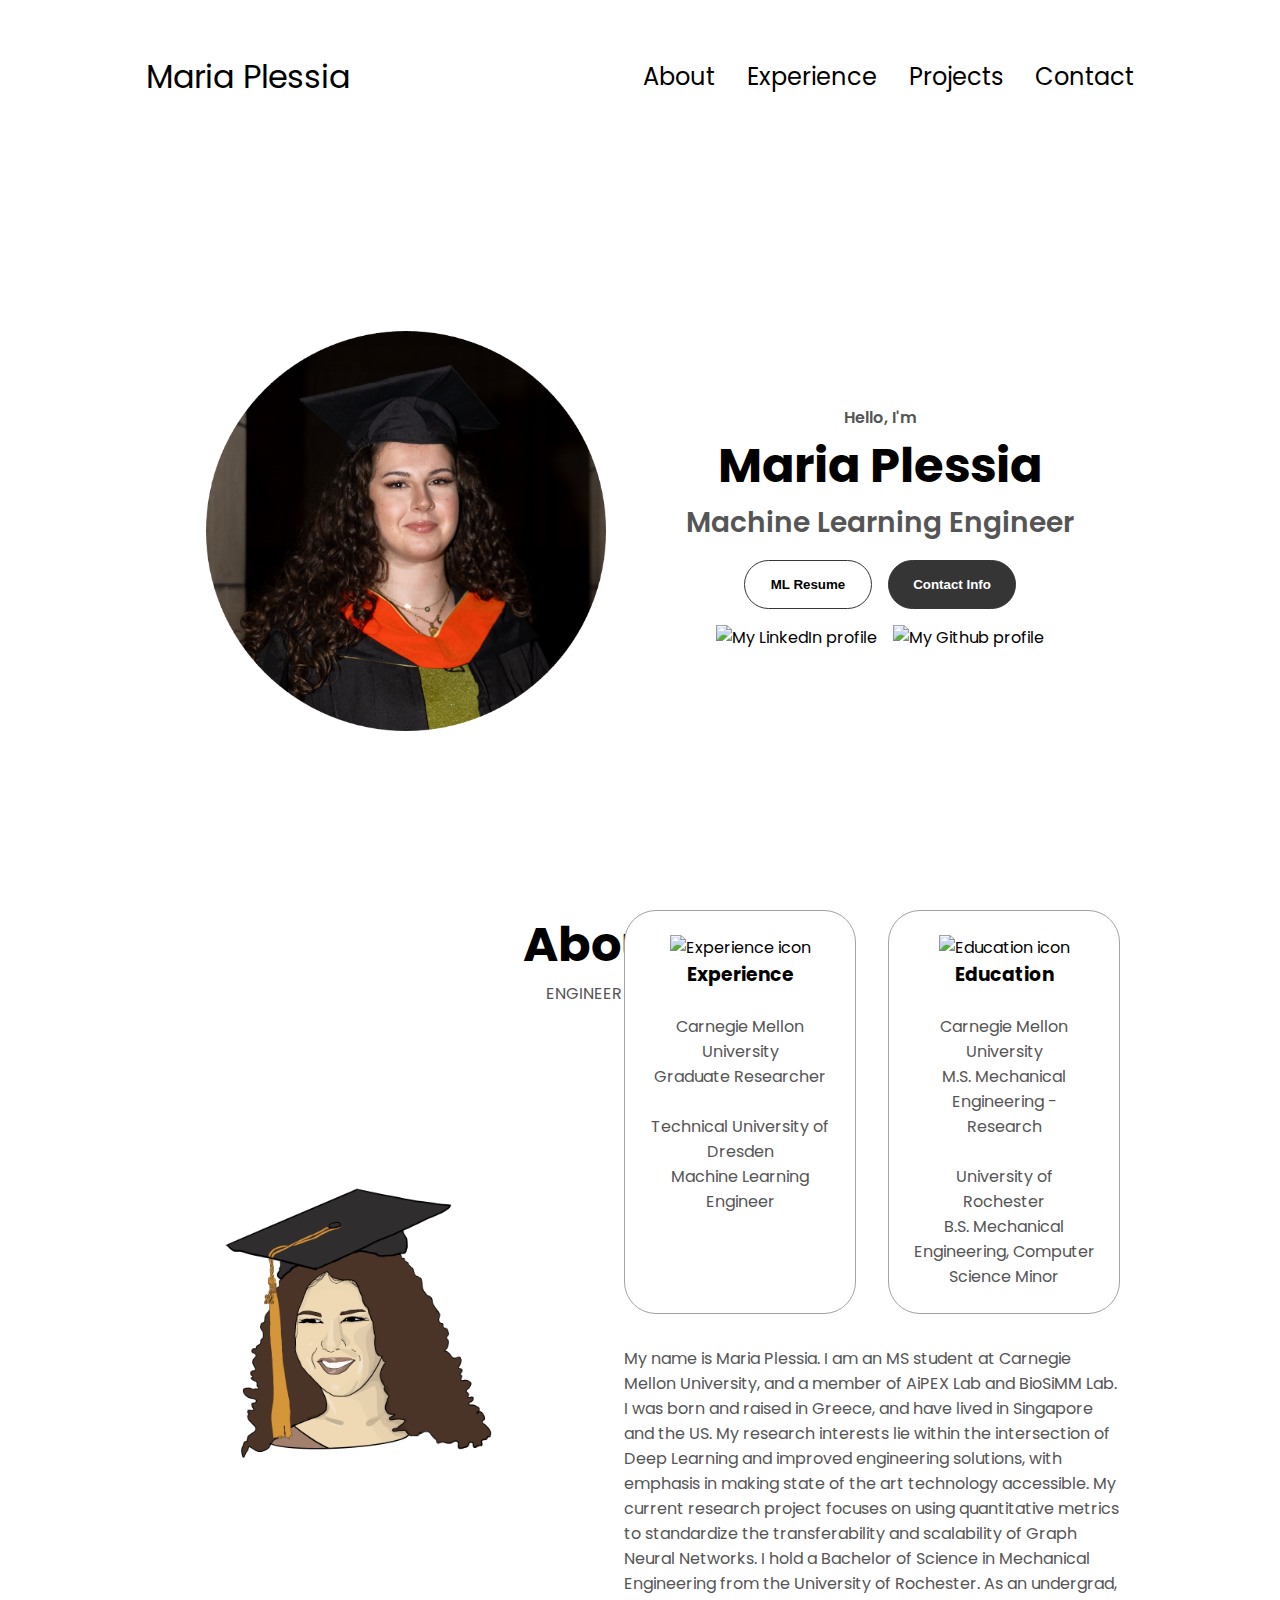
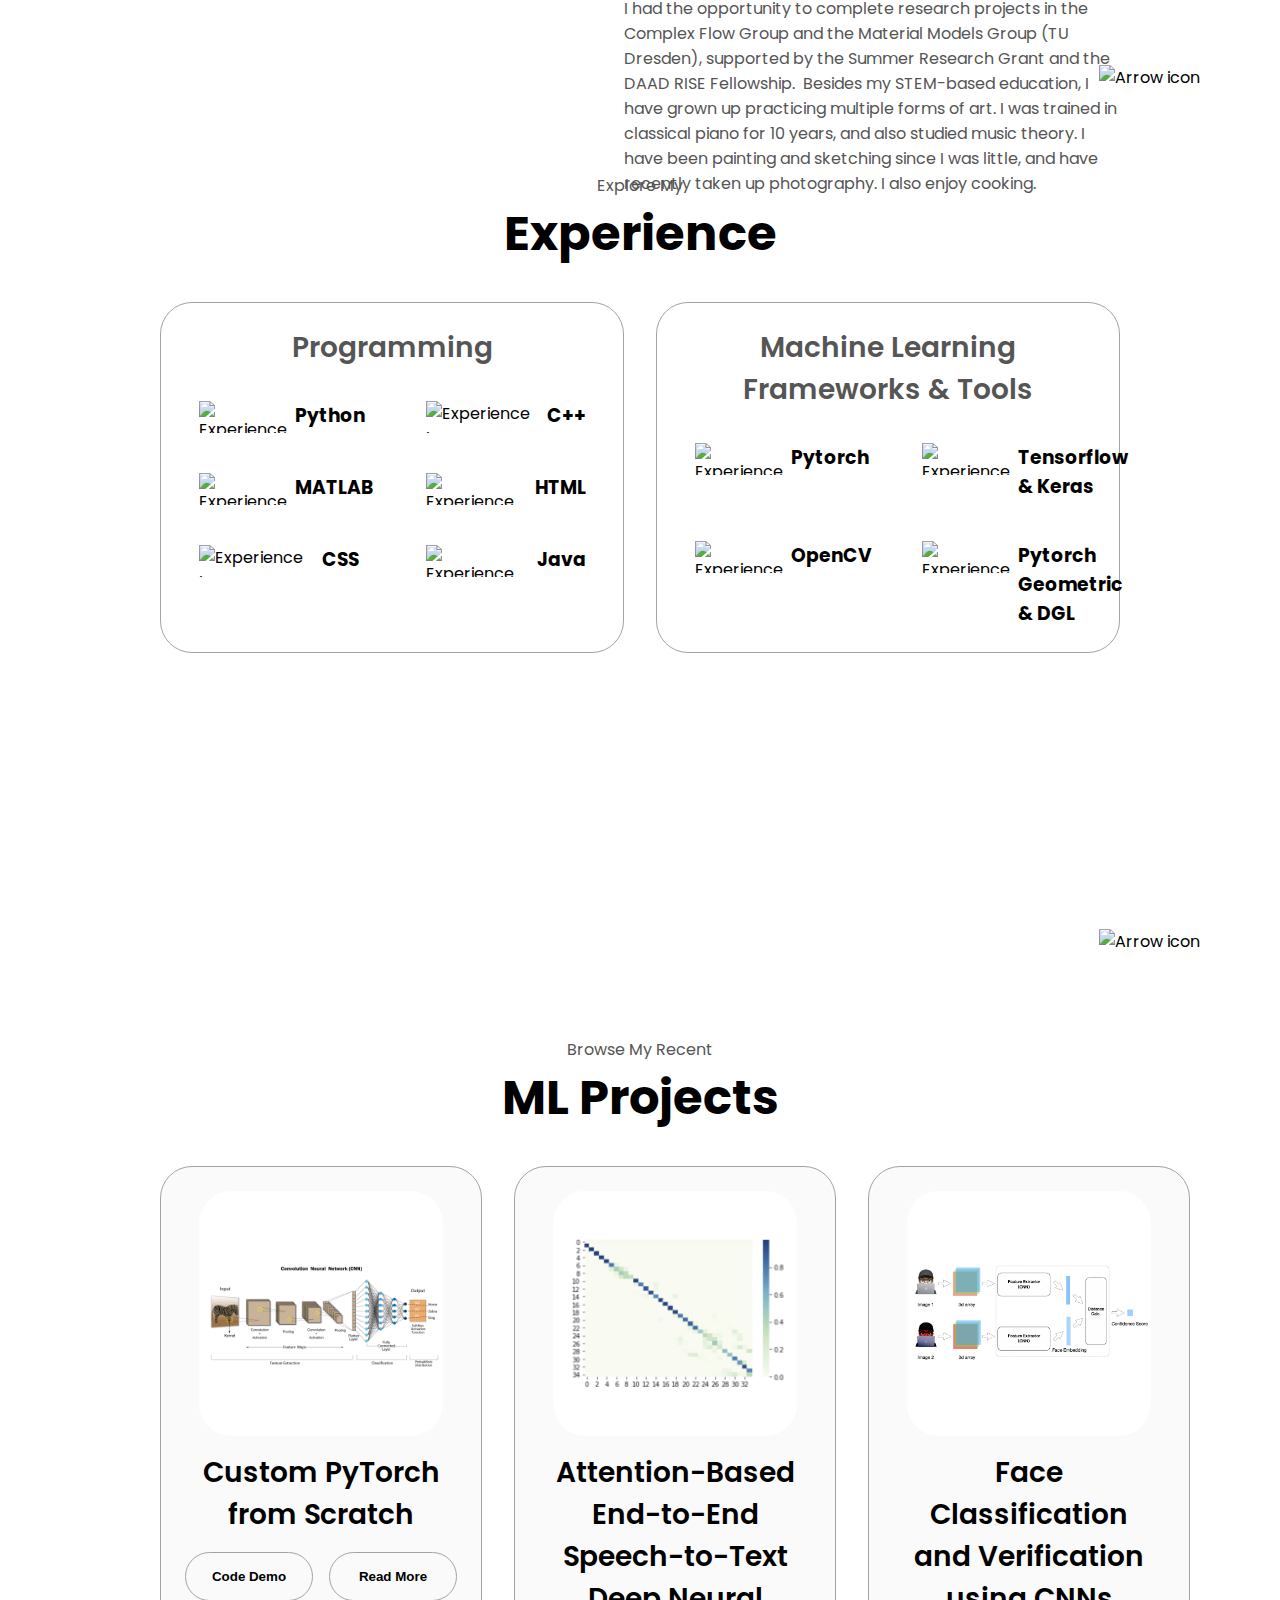
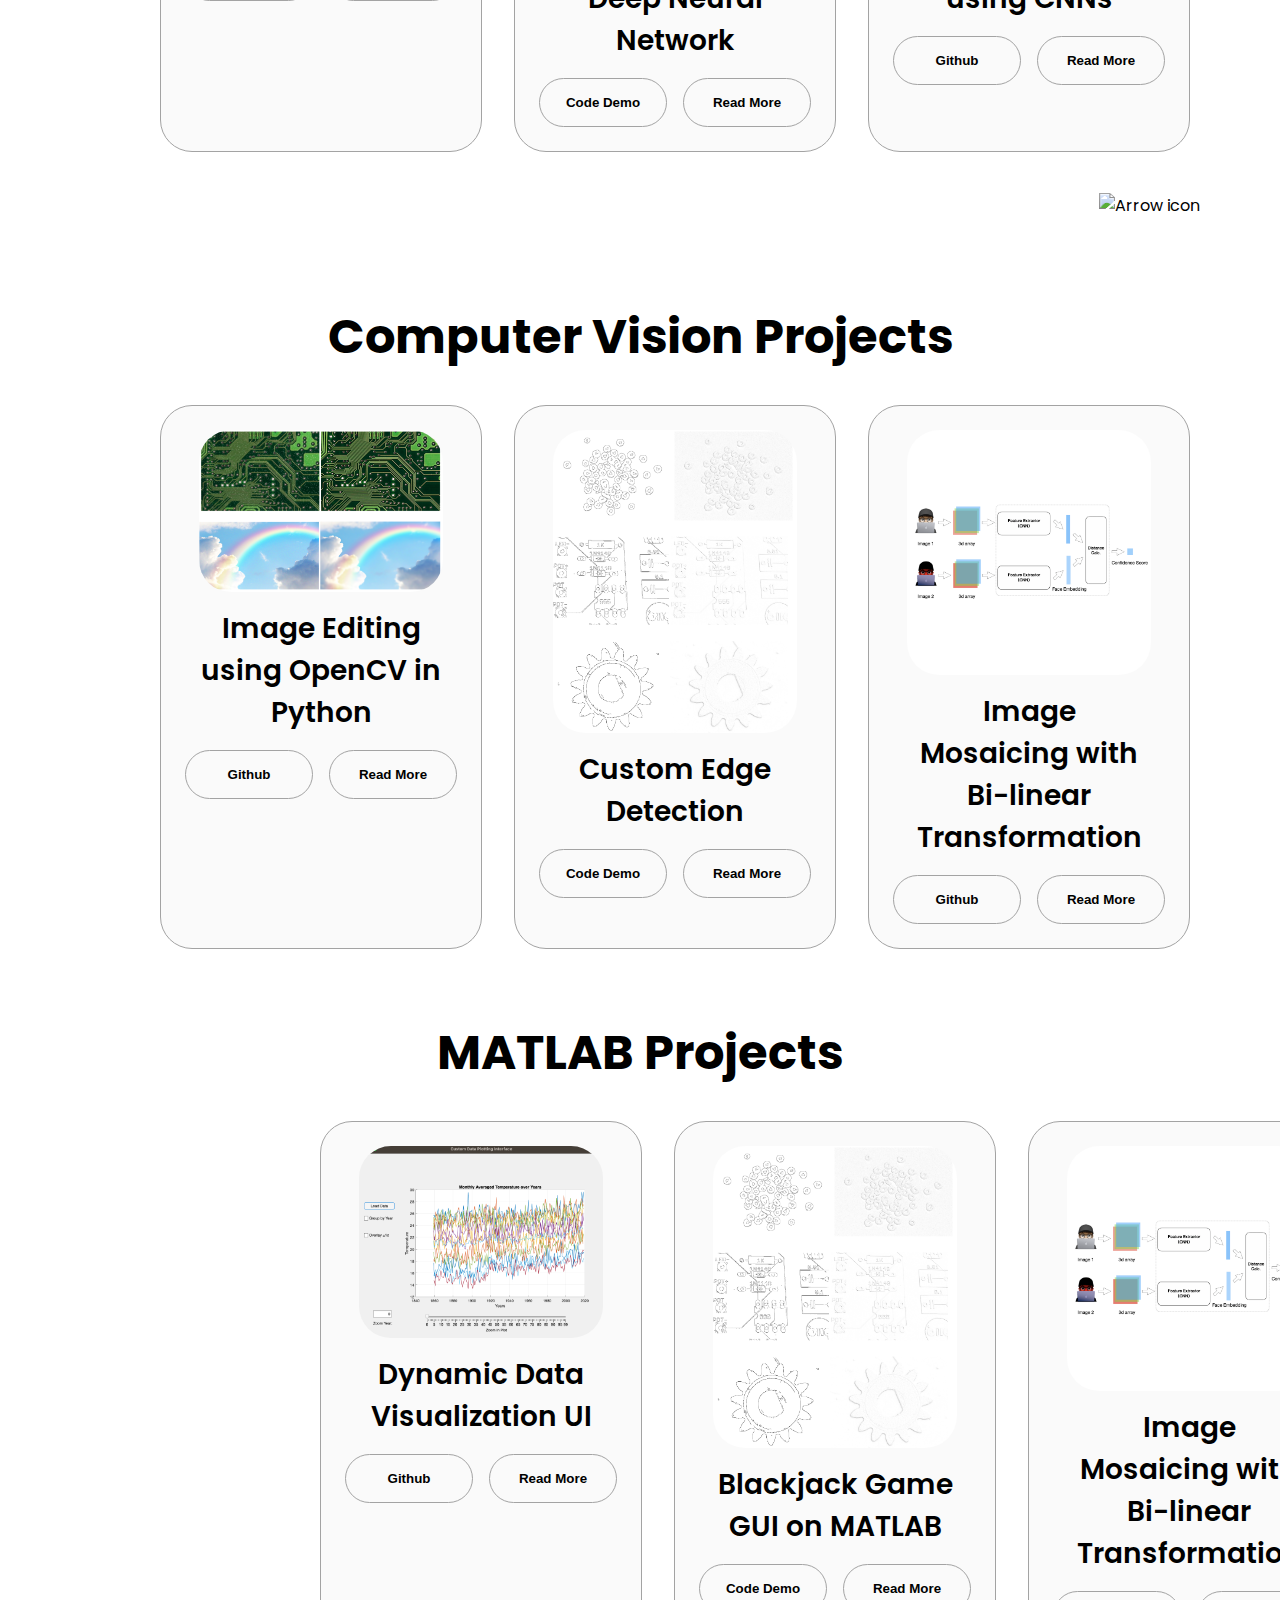
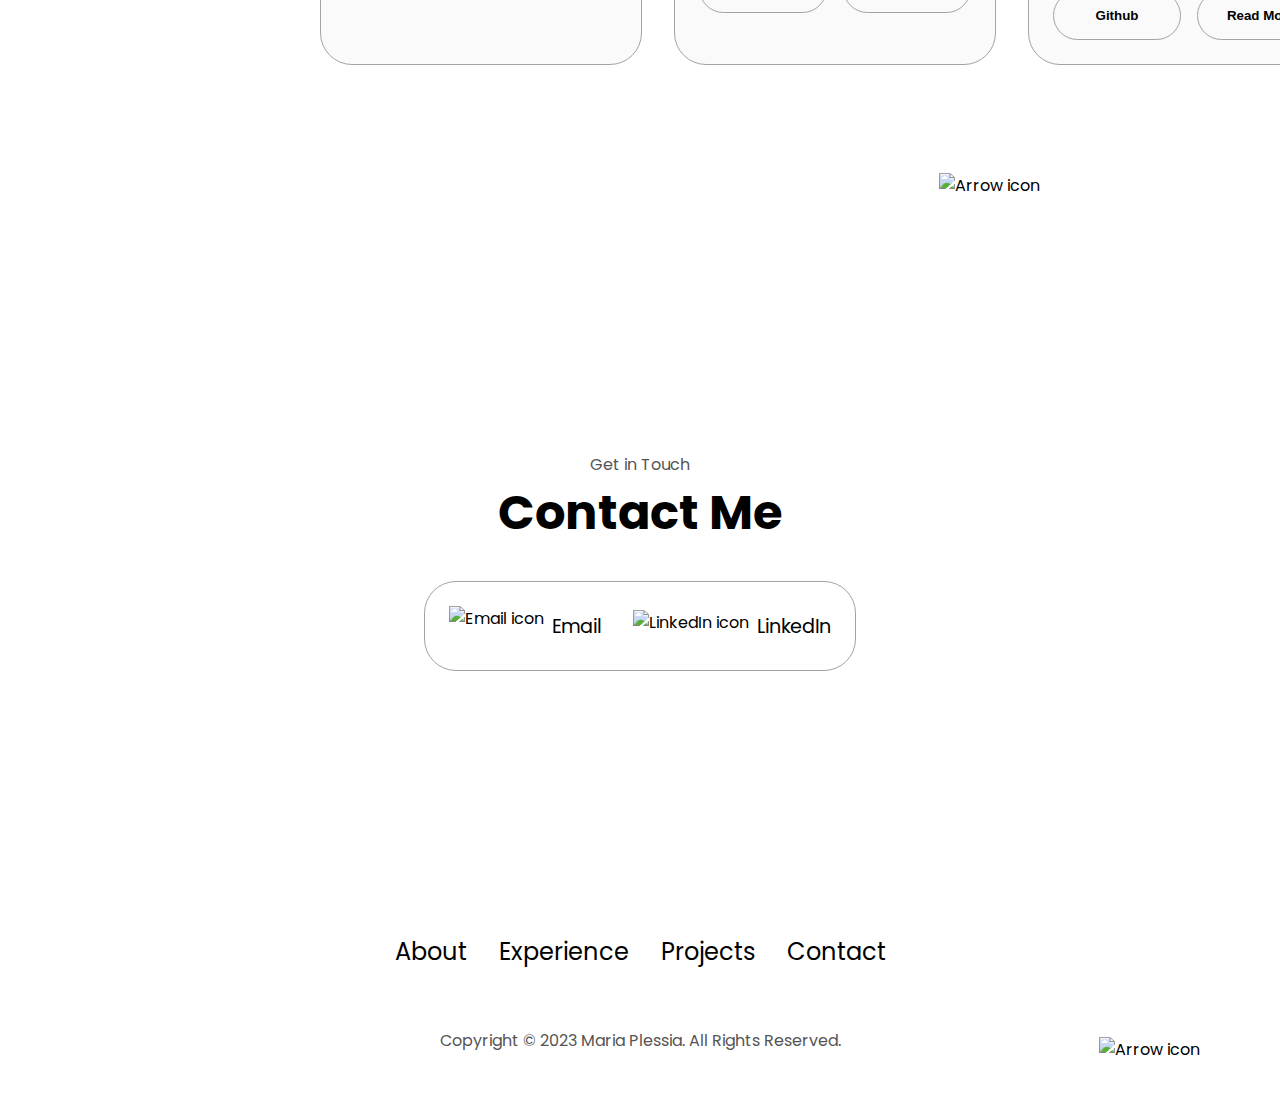
==== index.html @ 8fd72ac7 "Update index.html" ====
<!DOCTYPE html>
<html lang="en">
  <head>
    <meta charset="UTF-8" />
    <meta http-equiv="X-UA-Compatible" content="IE=edge" />
    <meta name="viewport" content="width=device-width, initial-scale=1.0" />
    <title>Maria's Portfolio</title>
    <link rel="stylesheet" href="style.css" />
    <link rel="stylesheet" href="mediaqueries.css" />
  </head>
  <body>
    <nav id="desktop-nav">
      <div class="logo">Maria Plessia</div>
      <div>
        <ul class="nav-links">
          <li><a href="#about">About</a></li>
          <li><a href="#experience">Experience</a></li>
          <li><a href="#projects">Projects</a></li>
          <li><a href="#contact">Contact</a></li>
        </ul>
      </div>
    </nav>
    <nav id="hamburger-nav">
      <div class="logo">Maria Plessia</div>
      <div class="hamburger-menu">
        <div class="hamburger-icon" onclick="toggleMenu()">
          <span></span>
          <span></span>
          <span></span>
        </div>
        <div class="menu-links">
          <li><a href="#about" onclick="toggleMenu()">About</a></li>
          <li><a href="#experience" onclick="toggleMenu()">Experience</a></li>
          <li><a href="#projects" onclick="toggleMenu()">Projects</a></li>
          <li><a href="#contact" onclick="toggleMenu()">Contact</a></li>
        </div>
      </div>
    </nav>
    <section id="profile">
      <div class="section__pic-container">
        <img src="./assets/profile-pic-2.png" alt="Maria Plessia profile picture" />
      </div>
      <div class="section__text">
        <p class="section__text__p1">Hello, I'm</p>
        <h1 class="title">Maria Plessia</h1>
        <p class="section__text__p2">Machine Learning Engineer</p>
        <div class="btn-container">
          <button
            class="btn btn-color-2"
            onclick="window.open('./assets/mplessia-resume.pdf')"
          >
            ML Resume
          </button>
          <button class="btn btn-color-1" onclick="location.href='./#contact'">
            Contact Info
          </button>
        </div>
        <div id="socials-container">
          <img
            src="./assets/linkedin.png"
            alt="My LinkedIn profile"
            class="icon"
            onclick="location.href='https://www.linkedin.com/in/maria-plessia/'"
          />
          <img
            src="./assets/github.png"
            alt="My Github profile"
            class="icon"
            onclick="location.href='https://github.com/mariaplessia'"
          />
        </div>
      </div>
    </section>
    <section id="about">
      <h1 class="title">About Me</h1>
      <p class="section__text__p1">ENGINEER | RESEARCHER</p>
      
      <div class="section-container">
        <div class="section__pic-container">
          <img
            src="./assets/about-pic.png"
            alt="Profile picture"
            class="about-pic"
          />
        </div>
        <div class="about-details-container">
          <div class="about-containers">
            <div class="details-container">
              <img
                src="./assets/experience.png"
                alt="Experience icon"
                class="icon"
              />
              <h3>Experience</h3>
              <p><br />Carnegie Mellon University<br />Graduate Researcher <br /><br />Technical University of Dresden<br />Machine Learning Engineer</p>
            </div>
            <div class="details-container">
              <img
                src="./assets/education.png"
                alt="Education icon"
                class="icon"
              />
              <h3>Education</h3>
              <p><br />Carnegie Mellon University<br />M.S. Mechanical Engineering - Research<br /><br />University of Rochester<br />B.S. Mechanical Engineering, Computer Science Minor</p>
            </div>
          </div>
          <div class="text-container">
            <p>
              My name is Maria Plessia. I am an MS student at Carnegie Mellon University, and a member of AiPEX Lab and BioSiMM Lab. I was born and raised in Greece, and have lived in Singapore and the US.
My research interests lie within the intersection of Deep Learning and improved engineering solutions, with emphasis in making state of the art technology accessible. My current research project focuses on using quantitative metrics to standardize the transferability and scalability of Graph Neural Networks.
I hold a Bachelor of Science in Mechanical Engineering from the University of Rochester. As an undergrad, I had the opportunity to complete research projects in the Complex Flow Group and the Material Models Group (TU Dresden), supported by the Summer Research Grant and the DAAD RISE Fellowship. 
Besides my STEM-based education, I have grown up practicing multiple forms of art. I was trained in classical piano for 10 years, and also studied music theory. I have been painting and sketching since I was little, and have recently taken up photography. I also enjoy cooking.
            </p>
          </div>
        </div>
      </div>
      <img
        src="./assets/arrow.png"
        alt="Arrow icon"
        class="icon arrow"
        onclick="location.href='./#experience'"
      />
    </section>
    <section id="experience">
      <p class="section__text__p1">Explore My</p>
      <h1 class="title">Experience</h1>
      <div class="experience-details-container">
        <div class="about-containers">
          <div class="details-container">
            <h2 class="experience-sub-title">Programming</h2>
            <div class="article-container">
              <article>
                <img
                  src="./assets/checkmark.png"
                  alt="Experience icon"
                  class="icon"
                />
                <div>
                  <h3>Python</h3>
                </div>
              </article>
              <article>
                <img
                  src="./assets/checkmark.png"
                  alt="Experience icon"
                  class="icon"
                />
                <div>
                  <h3>C++</h3>
                </div>
              </article>
              <article>
                <img
                  src="./assets/checkmark.png"
                  alt="Experience icon"
                  class="icon"
                />
                <div>
                  <h3>MATLAB</h3>
                </div>
              </article>
              <article>
                <img
                  src="./assets/checkmark.png"
                  alt="Experience icon"
                  class="icon"
                />
                <div>
                  <h3>HTML</h3>
                </div>
              </article>
              <article>
                <img
                  src="./assets/checkmark.png"
                  alt="Experience icon"
                  class="icon"
                />
                <div>
                  <h3>CSS</h3>
                </div>
              </article>
              <article>
                <img
                  src="./assets/checkmark.png"
                  alt="Experience icon"
                  class="icon"
                />
                <div>
                  <h3>Java</h3>
                </div>
              </article>
            </div>
          </div>
          <div class="details-container">
            <h2 class="experience-sub-title">Machine Learning Frameworks & Tools</h2>
            <div class="article-container">
              <article>
                <img
                  src="./assets/checkmark.png"
                  alt="Experience icon"
                  class="icon"
                />
                <div>
                  <h3>Pytorch</h3>
                </div>
              </article>
              <article>
                <img
                  src="./assets/checkmark.png"
                  alt="Experience icon"
                  class="icon"
                />
                <div>
                  <h3>Tensorflow & Keras</h3>
                </div>
              </article>
              <article>
                <img
                  src="./assets/checkmark.png"
                  alt="Experience icon"
                  class="icon"
                />
                <div>
                  <h3>OpenCV</h3>
                </div>
              </article>
              <article>
                <img
                  src="./assets/checkmark.png"
                  alt="Experience icon"
                  class="icon"
                />
                <div>
                  <h3>Pytorch Geometric & DGL</h3>
                </div>
              </article>
            </div>
          </div>
        </div>
      </div>
      <img
        src="./assets/arrow.png"
        alt="Arrow icon"
        class="icon arrow"
        onclick="location.href='./#projects'"
      />
    </section>
    <section id="projects">
      <p class="section__text__p1">Browse My Recent</p>
      <h1 class="title">ML Projects</h1>
      <div class="experience-details-container">
        <div class="about-containers">
          <div class="details-container color-container">
            <div class="article-container">
              <img
                src="./assets/project-1.png"
                alt="Project 1"
                class="project-img"
              />
            </div>
            <h2 class="experience-sub-title project-title">Custom PyTorch from Scratch</h2>
            <div class="btn-container">
              <button
                class="btn btn-color-2 project-btn"
                onclick="location.href='https://drive.google.com/drive/folders/1F1jj8RRD7jMAawNp9PAbvj0Rvje5wXHo?usp=sharingh'"
              >
                Code Demo
              </button>
              <button
                class="btn btn-color-2 project-btn"
                onclick="location.href='project-1.html'"
              >
                Read More
              </button>
            </div>
          </div>
          <div class="details-container color-container">
            <div class="article-container">
              <img
                src="./assets/project-2.png"
                alt="Project 2"
                class="project-img"
              />
            </div>
            <h2 class="experience-sub-title project-title">Attention-Based End-to-End Speech-to-Text Deep Neural Network</h2>
            <div class="btn-container">
              <button
                class="btn btn-color-2 project-btn"
                onclick="location.href='https://drive.google.com/drive/folders/1F1jj8RRD7jMAawNp9PAbvj0Rvje5wXHo?usp=sharing'"
              >
                Code Demo
              </button>
              <button
                class="btn btn-color-2 project-btn"
                onclick="location.href='project-2.html'"
              >
                Read More
              </button>
            </div>
          </div>
          <div class="details-container color-container">
            <div class="article-container">
              <img
                src="./assets/project-3.png"
                alt="Project 3"
                class="project-img"
              />
            </div>
            <h2 class="experience-sub-title project-title">Face Classification and Verification using CNNs</h2>
            <div class="btn-container">
              <button
                class="btn btn-color-2 project-btn"
                onclick="location.href='https://drive.google.com/drive/folders/1F1jj8RRD7jMAawNp9PAbvj0Rvje5wXHo?usp=sharing'"
              >
                Github
              </button>
              <button
                class="btn btn-color-2 project-btn"
                onclick="location.href='project-3.html'"
              >
                Read More
              </button>
            </div>
          </div>
        </div>
      </div>
      <img
        src="./assets/arrow.png"
        alt="Arrow icon"
        class="icon arrow"
        onclick="location.href='./#contact'"
      />
    </section>

    <! -- Second Section -->
    <section id="projects">
      <h1 class="title">Computer Vision Projects</h1>
      <div class="experience-details-container">
        <div class="about-containers">
          <div class="details-container color-container">
            <div class="article-container">
              <img
                src="./assets/image-improvement.png"
                alt="Project 1"
                class="project-img"
              />
            </div>
            <h2 class="experience-sub-title project-title">Image Editing using OpenCV in Python</h2>
            <div class="btn-container">
              <button
                class="btn btn-color-2 project-btn"
                onclick="location.href='https://github.com/mariaplessia/ImageImprovement'"
              >
                Github
              </button>
              <button
                class="btn btn-color-2 project-btn"
                onclick="location.href='image-editing.html'"
              >
                Read More
              </button>
            </div>
          </div>
          <div class="details-container color-container">
            <div class="article-container">
              <img
                src="./assets/edgedet/sobel-vis.png"
                alt="Edge Detection"
                class="project-img"
              />
            </div>
            <h2 class="experience-sub-title project-title">Custom Edge Detection</h2>
            <div class="btn-container">
              <button
                class="btn btn-color-2 project-btn"
                onclick="location.href='https://github.com/mariaplessia/EdgeDetection'"
              >
                Code Demo
              </button>
              <button
                class="btn btn-color-2 project-btn"
                onclick="location.href='edge-detection.html'"
              >
                Read More
              </button>
            </div>
          </div>
          <div class="details-container color-container">
            <div class="article-container">
              <img
                src="./assets/project-3.png"
                alt="Project 3"
                class="project-img"
              />
            </div>
            <h2 class="experience-sub-title project-title">Image Mosaicing with Bi-linear Transformation</h2>
            <div class="btn-container">
              <button
                class="btn btn-color-2 project-btn"
                onclick="location.href='https://drive.google.com/drive/folders/1F1jj8RRD7jMAawNp9PAbvj0Rvje5wXHo?usp=sharing'"
              >
                Github
              </button>
              <button
                class="btn btn-color-2 project-btn"
                onclick="location.href='image-mosaicing.html'"
              >
                Read More
              </button>
            </div>
          </div>
        </div>
      </div>
      <img
        src="./assets/arrow.png"
        alt="Arrow icon"
        class="icon arrow"
        onclick="location.href='./#contact'"
      />

    <! -- Third Section -->
    <section id="projects">
      <h1 class="title">MATLAB Projects</h1>
      <div class="experience-details-container">
        <div class="about-containers">
          <div class="details-container color-container">
            <div class="article-container">
              <img
                src="./assets/matlabui-vis.png"
                alt="Project 1"
                class="project-img"
              />
            </div>
            
            <h2 class="experience-sub-title project-title">Dynamic Data Visualization UI</h2>
            <div class="btn-container">
              <button
                class="btn btn-color-2 project-btn"
                onclick="location.href='https://github.com/mariaplessia/MatlabDataUI'"
              >
                Github
              </button>
              <button
                class="btn btn-color-2 project-btn"
                onclick="location.href='matlabDataUI.html'"
              >
                Read More
              </button>
            </div>
          </div>
          <div class="details-container color-container">
            <div class="article-container">
              <img
                src="./assets/edgedet/sobel-vis.png"
                alt="Edge Detection"
                class="project-img"
              />
            </div>
            <h2 class="experience-sub-title project-title">Blackjack Game GUI on MATLAB</h2>
            <div class="btn-container">
              <button
                class="btn btn-color-2 project-btn"
                onclick="location.href='https://github.com/mariaplessia/BlackjackMatlab'"
              >
                Code Demo
              </button>
              <button
                class="btn btn-color-2 project-btn"
                onclick="location.href='blackjack-matlab.html'"
              >
                Read More
              </button>
            </div>
          </div>
          <div class="details-container color-container">
            <div class="article-container">
              <img
                src="./assets/project-3.png"
                alt="Project 3"
                class="project-img"
              />
            </div>
            <h2 class="experience-sub-title project-title">Image Mosaicing with Bi-linear Transformation</h2>
            <div class="btn-container">
              <button
                class="btn btn-color-2 project-btn"
                onclick="location.href='https://drive.google.com/drive/folders/1F1jj8RRD7jMAawNp9PAbvj0Rvje5wXHo?usp=sharing'"
              >
                Github
              </button>
              <button
                class="btn btn-color-2 project-btn"
                onclick="location.href='image-mosaicing.html'"
              >
                Read More
              </button>
            </div>
          </div>
        </div>
      </div>
      <img
        src="./assets/arrow.png"
        alt="Arrow icon"
        class="icon arrow"
        onclick="location.href='./#contact'"
      />

      
    </section>
    <section id="contact">
      <p class="section__text__p1">Get in Touch</p>
      <h1 class="title">Contact Me</h1>
      <div class="contact-info-upper-container">
        <div class="contact-info-container">
          <img
            src="./assets/email.png"
            alt="Email icon"
            class="icon contact-icon email-icon"
          />
          <p><a href="mailto:mplessia@andrew.cmu.edu">Email</a></p>
        </div>
        <div class="contact-info-container">
          <img
            src="./assets/linkedin.png"
            alt="LinkedIn icon"
            class="icon contact-icon"
          />
          <p><a href="https://www.linkedin.com/in/maria-plessia/">LinkedIn</a></p>
        </div>
      </div>
    </section>
    <footer>
      <nav>
        <div class="nav-links-container">
          <ul class="nav-links">
            <li><a href="#about">About</a></li>
            <li><a href="#experience">Experience</a></li>
            <li><a href="#projects">Projects</a></li>
            <li><a href="#contact">Contact</a></li>
          </ul>
        </div>
      </nav>
      <p>Copyright &#169; 2023 Maria Plessia. All Rights Reserved.</p>
    </footer>
    <script src="script.js"></script>
  </body>
</html>
---- style.css ----
/* GENERAL */

@import url("https://fonts.googleapis.com/css2?family=Poppins:wght@300;400;500;600&display=swap");

* {
  margin: 0;
  padding: 0;
}

body {
  font-family: "Poppins", sans-serif;
}

html {
  scroll-behavior: smooth;
}

p {
  color: rgb(85, 85, 85);
}

/* TRANSITION */

a,
.btn {
  transition: all 300ms ease;
}

/* DESKTOP NAV */

nav,
.nav-links {
  display: flex;
}

nav {
  justify-content: space-around;
  align-items: center;
  height: 17vh;
}

.nav-links {
  gap: 2rem;
  list-style: none;
  font-size: 1.5rem;
}

a {
  color: black;
  text-decoration: none;
  text-decoration-color: white;
}

a:hover {
  color: grey;
  text-decoration: underline;
  text-underline-offset: 1rem;
  text-decoration-color: rgb(181, 181, 181);
}

.logo {
  font-size: 2rem;
}

.logo:hover {
  cursor: default;
}

/* HAMBURGER MENU */

#hamburger-nav {
  display: none;
}

.hamburger-menu {
  position: relative;
  display: inline-block;
}

.hamburger-icon {
  display: flex;
  flex-direction: column;
  justify-content: space-between;
  height: 24px;
  width: 30px;
  cursor: pointer;
}

.hamburger-icon span {
  width: 100%;
  height: 2px;
  background-color: black;
  transition: all 0.3 ease-in-out;
}

.menu-links {
  position: absolute;
  top: 100%;
  right: 0;
  background-color: white;
  width: fit-content;
  max-height: 0;
  overflow: hidden;
  transition: all 0.3 ease-in-out;
}

.menu-links a {
  display: block;
  padding: 10px;
  text-align: center;
  font-size: 1.5rem;
  color: black;
  text-decoration: none;
  transition: all 0.3 ease-in-out;
}

.menu-links li {
  list-style: none;
}

.menu-links.open {
  max-height: 300px;
}

.hamburger-icon.open span:first-child {
  transform: rotate(45deg) translate(10px, 5px);
}

.hamburger-icon.open span:nth-child(2) {
  opacity: 0;
}

.hamburger-icon.open span:last-child {
  transform: rotate(-45deg) translate(10px, -5px);
}

.hamburger-icon span:first-child {
  transform: none;
}

.hamburger-icon span:first-child {
  opacity: 1;
}

.hamburger-icon span:first-child {
  transform: none;
}

/* SECTIONS */

section {
  padding-top: 4vh;
  height: 96vh;
  margin: 0 10rem;
  box-sizing: border-box;
  min-height: fit-content;
}

.section-container {
  display: flex;
}

/* PROFILE SECTION */

#profile {
  display: flex;
  justify-content: center;
  gap: 5rem;
  height: 80vh;
}

.section__pic-container {
  display: flex;
  height: 400px;
  width: 400px;
  margin: auto 0;
}

.section__text {
  align-self: center;
  text-align: center;
}

.section__text p {
  font-weight: 600;
}

.section__text__p1 {
  text-align: center;
}

.section__text__p2 {
  font-size: 1.75rem;
  margin-bottom: 1rem;
}

.title {
  font-size: 3rem;
  text-align: center;
}

.part-title {
  font-size: 2rem;
  text-align: center;
}

#socials-container {
  display: flex;
  justify-content: center;
  margin-top: 1rem;
  gap: 1rem;
}

/* ICONS */

.icon {
  cursor: pointer;
  height: 2rem;
}

/* BUTTONS */

.btn-container {
  display: flex;
  justify-content: center;
  gap: 1rem;
}

.btn {
  font-weight: 600;
  transition: all 300ms ease;
  padding: 1rem;
  width: 8rem;
  border-radius: 2rem;
}

.btn-color-1,
.btn-color-2 {
  border: rgb(53, 53, 53) 0.1rem solid;
}

.btn-color-1:hover,
.btn-color-2:hover {
  cursor: pointer;
}

.btn-color-1,
.btn-color-2:hover {
  background: rgb(53, 53, 53);
  color: white;
}

.btn-color-1:hover {
  background: rgb(0, 0, 0);
}

.btn-color-2 {
  background: none;
}

.btn-color-2:hover {
  border: rgb(255, 255, 255) 0.1rem solid;
}

.btn-container {
  gap: 1rem;
}

/* ABOUT SECTION */

#about {
  position: relative;
}

.about-containers {
  gap: 2rem;
  margin-bottom: 2rem;
  margin-top: 2rem;
}

.about-details-container {
  justify-content: center;
  flex-direction: column;
}

.about-containers,
.about-details-container {
  display: flex;
}

.about-pic {
  border-radius: 2rem;
}

.arrow {
  position: absolute;
  right: -5rem;
  bottom: 2.5rem;
}

.details-container {
  padding: 1.5rem;
  flex: 1;
  background: white;
  border-radius: 2rem;
  border: rgb(53, 53, 53) 0.1rem solid;
  border-color: rgb(163, 163, 163);
  text-align: center;
}

.section-container {
  gap: 4rem;
  height: 80%;
}

.section__pic-container {
  height: 400px;
  width: 400px;
  margin: auto 0;
}

/* EXPERIENCE SECTION */

#experience {
  position: relative;
}

.experience-sub-title {
  color: rgb(85, 85, 85);
  font-weight: 600;
  font-size: 1.75rem;
  margin-bottom: 2rem;
}

.experience-details-container {
  display: flex;
  justify-content: center;
  flex-direction: column;
}

.article-container {
  display: flex;
  text-align: initial;
  flex-wrap: wrap;
  flex-direction: row;
  gap: 2.5rem;
  justify-content: space-around;
}

article {
  display: flex;
  width: 10rem;
  justify-content: space-around;
  gap: 0.5rem;
}

article .icon {
  cursor: default;
}

/* PROJECTS SECTION */

#projects {
  position: relative;
}

.color-container {
  border-color: rgb(163, 163, 163);
  background: rgb(250, 250, 250);
}

.project-img {
  border-radius: 2rem;
  width: 90%;
  height: 90%;
}

.project-title {
  margin: 1rem;
  color: black;
}

.project-btn {
  color: black;
  border-color: rgb(163, 163, 163);
}

/* CONTACT */

#contact {
  display: flex;
  justify-content: center;
  flex-direction: column;
  height: 70vh;
}

.contact-info-upper-container {
  display: flex;
  justify-content: center;
  border-radius: 2rem;
  border: rgb(53, 53, 53) 0.1rem solid;
  border-color: rgb(163, 163, 163);
  background: (250, 250, 250);
  margin: 2rem auto;
  padding: 0.5rem;
}

.contact-info-container {
  display: flex;
  align-items: center;
  justify-content: center;
  gap: 0.5rem;
  margin: 1rem;
}

.contact-info-container p {
  font-size: larger;
}

.contact-icon {
  cursor: default;
}

.email-icon {
  height: 2.5rem;
}

.about-pic.method {
  display: block;
  margin: 0 auto;
  max-width: 340px; 
}

/* FOOTER SECTION */

footer {
  height: 26vh;
  margin: 0 1rem;
}

footer p {
  text-align: center;
}


/* Projects */

  .img-container {
    display: flex;
    justify-content: center;
    align-items: center;
    height: 300px; /* Adjust the height as needed */
  }
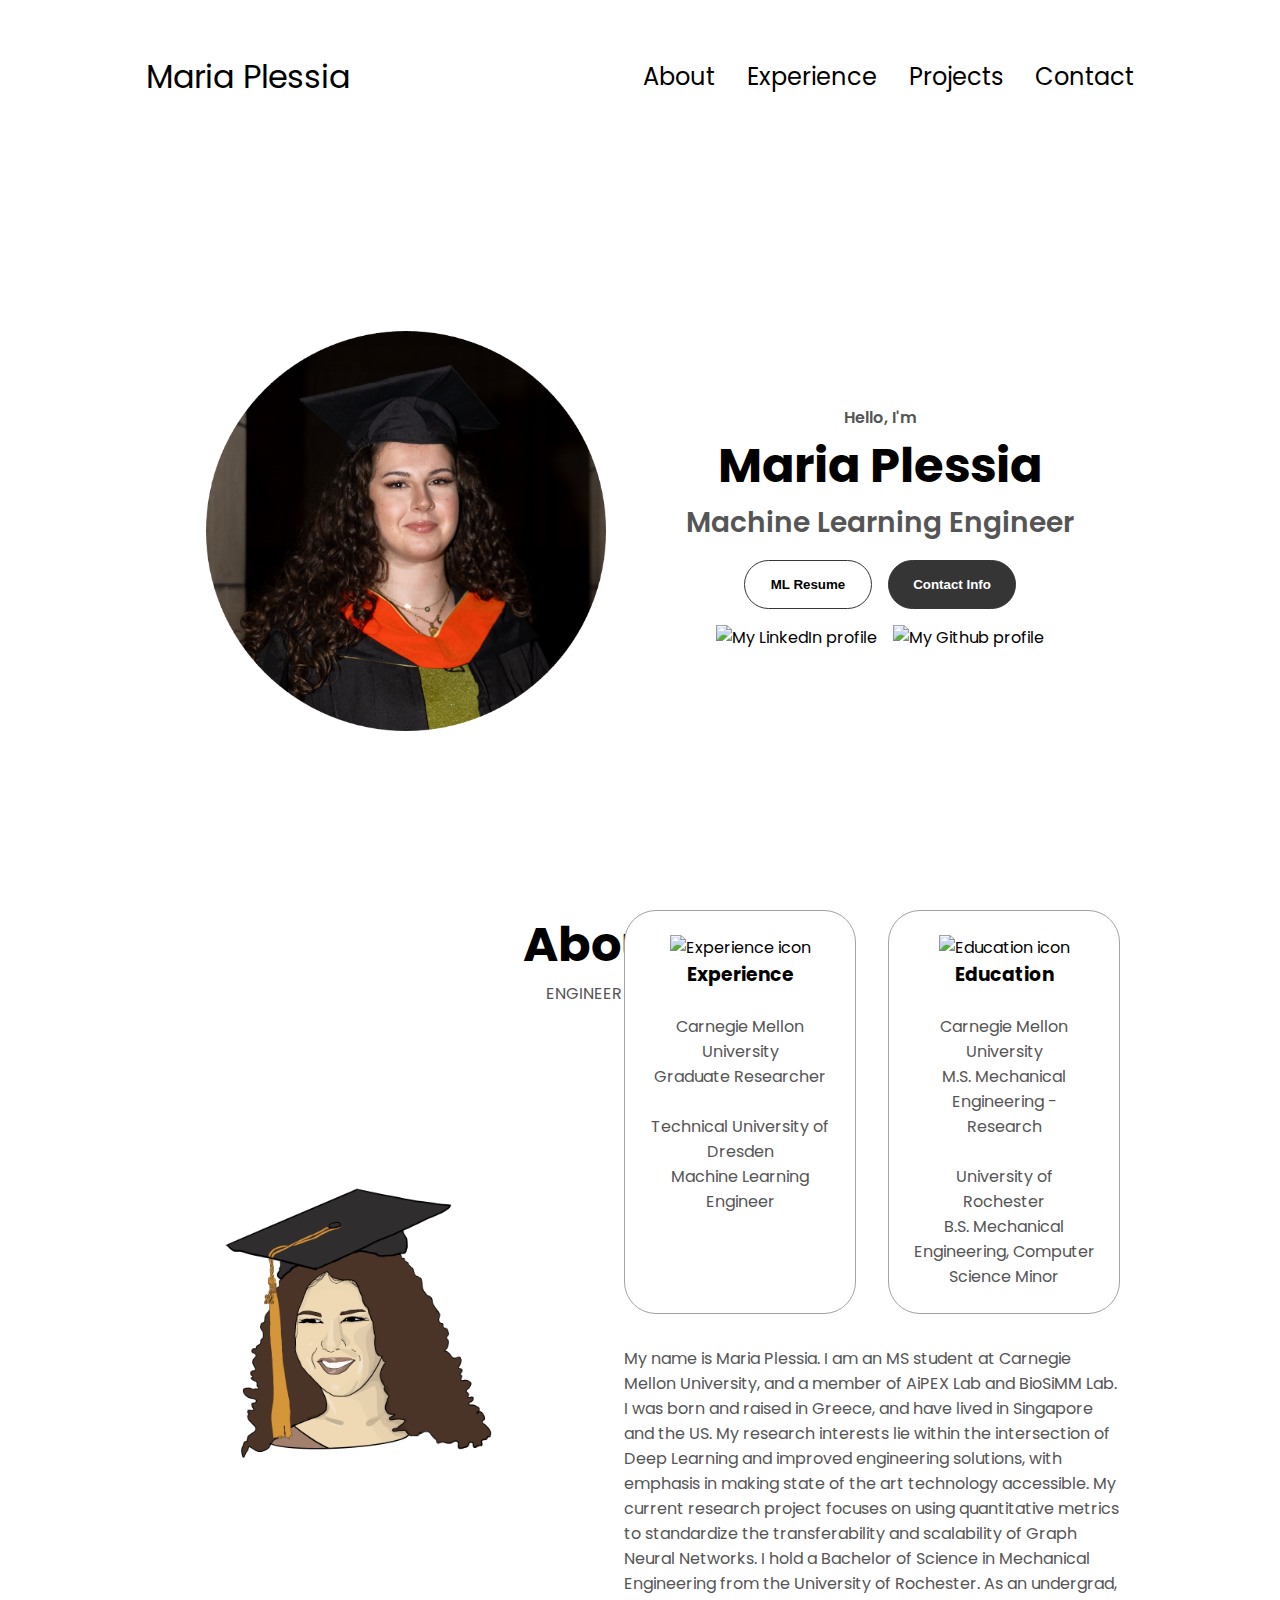
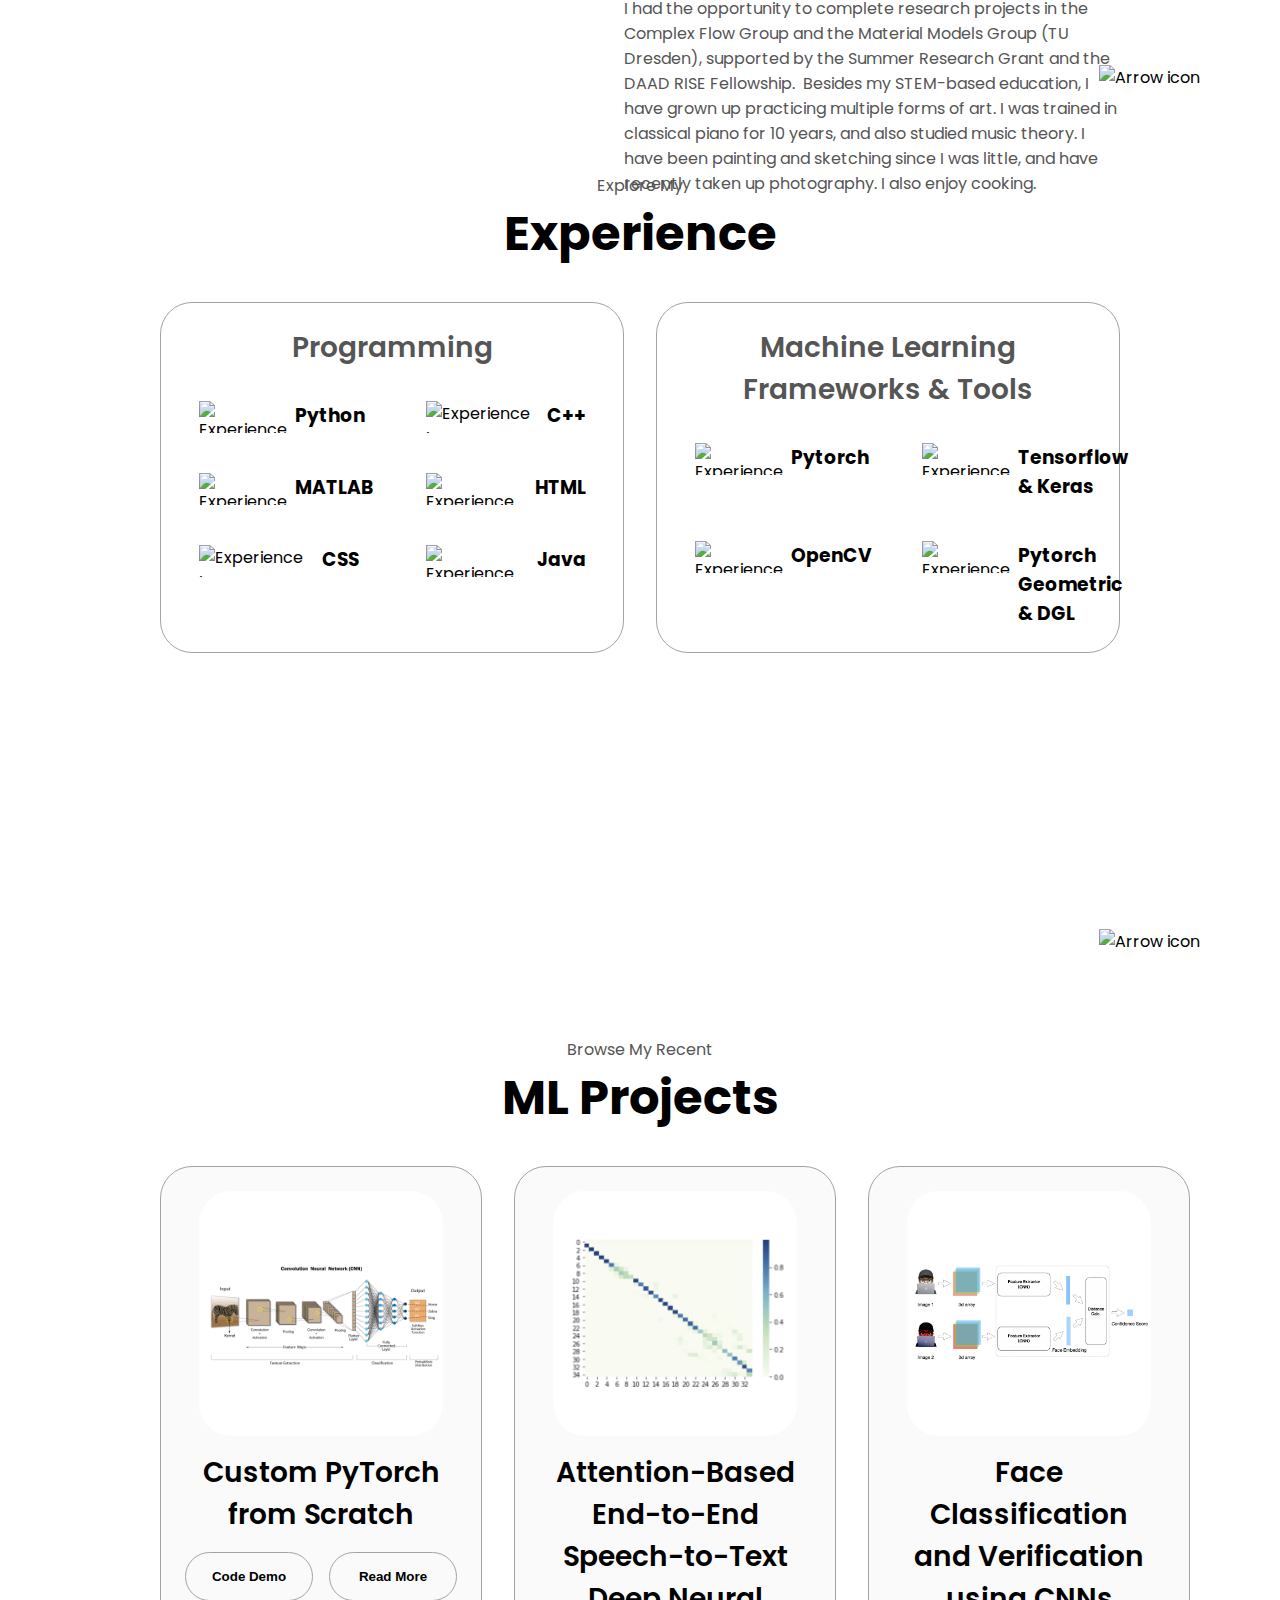
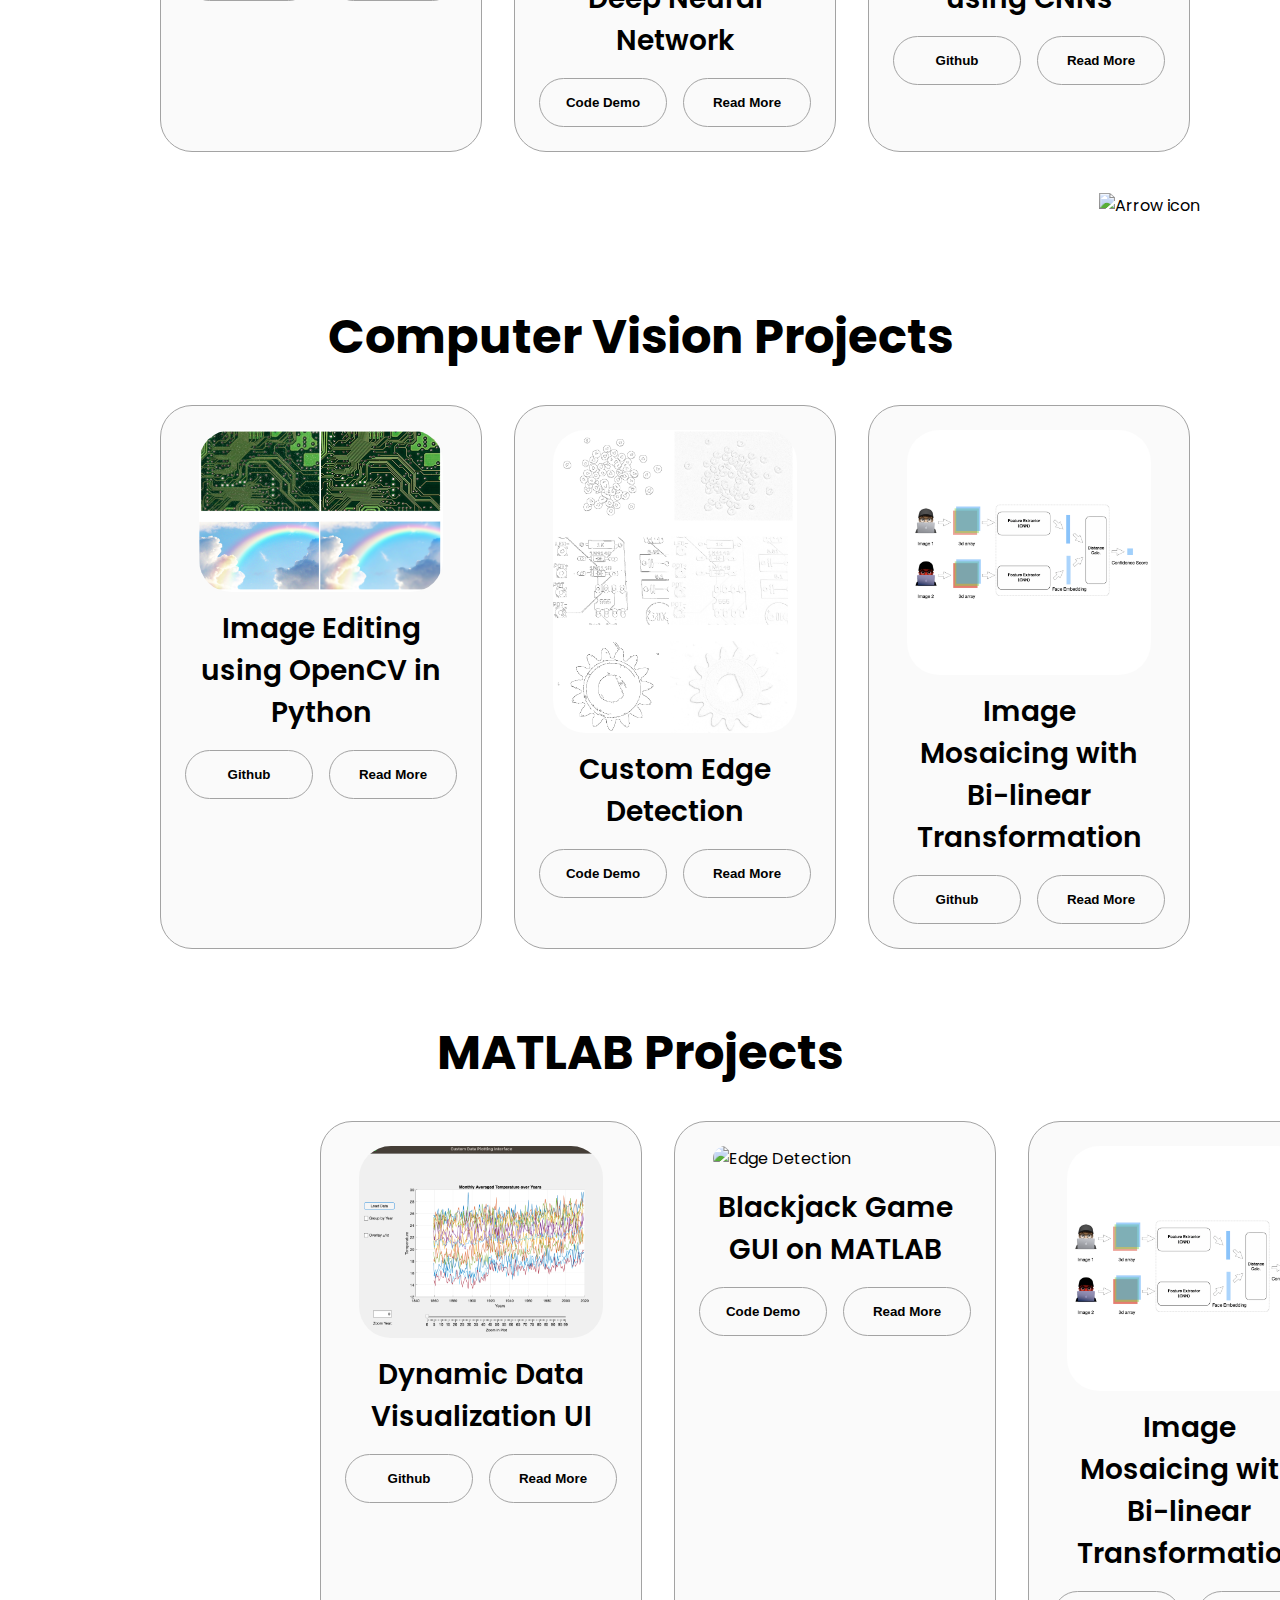
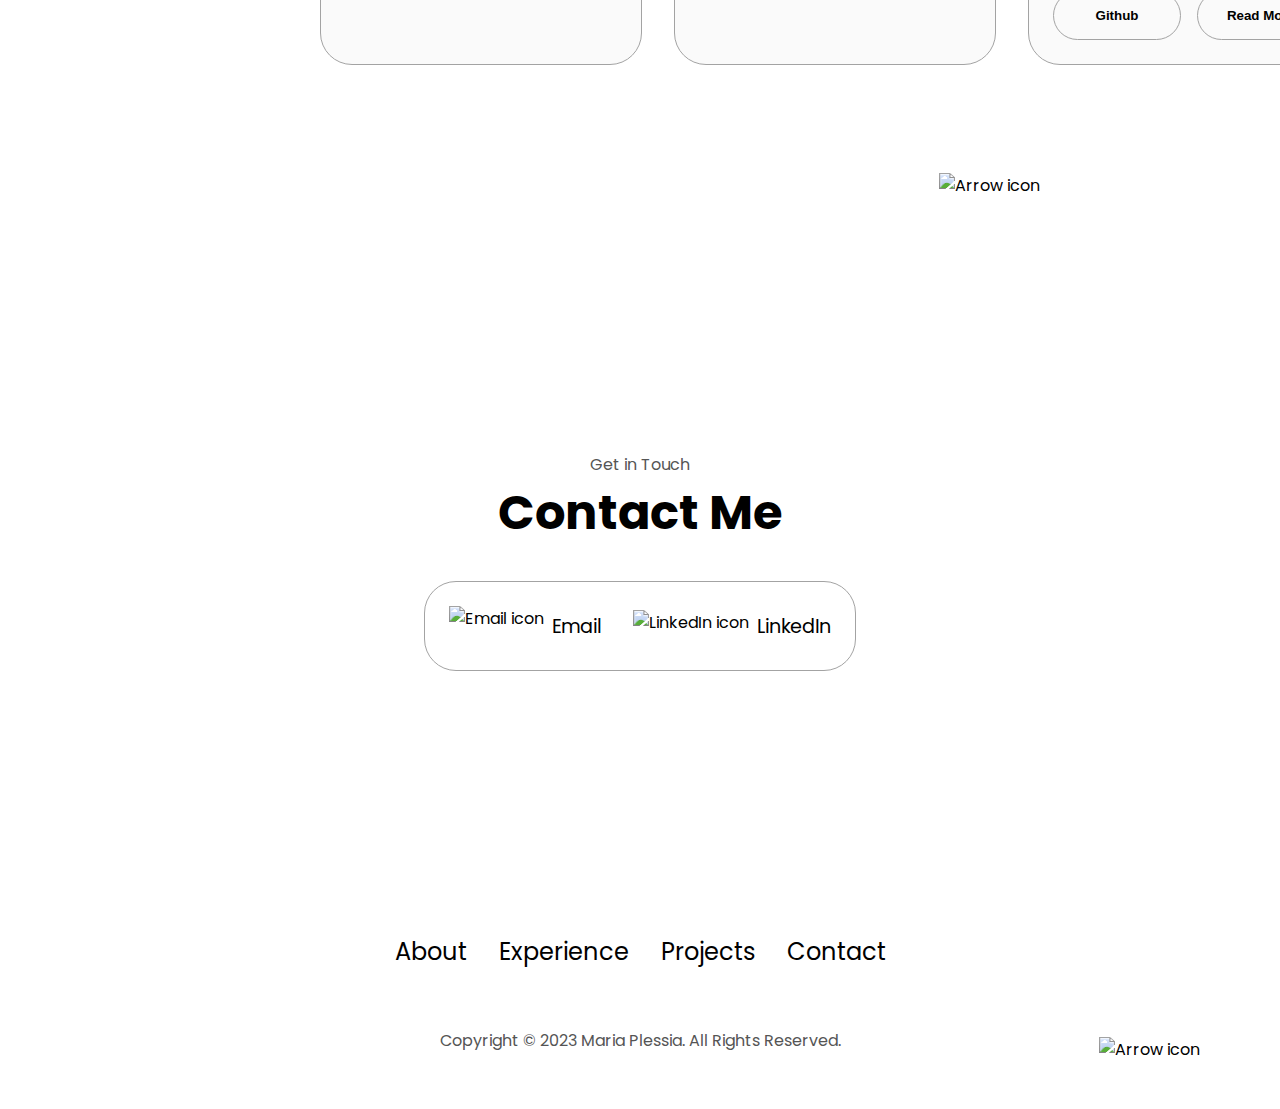
==== commit 941a7bd9: "Update index.html" ====
--- a/index.html
+++ b/index.html
@@ -448,10 +448,11 @@
               </button>
             </div>
           </div>
-          <div class="details-container color-container">
-            <div class="article-container">
-              <img
-                src="./assets/edgedet/sobel-vis.png"
+          
+          <div class="details-container color-container">
+            <div class="article-container">
+              <img
+                src="./assets/edgedet/blj-vis.png"
                 alt="Edge Detection"
                 class="project-img"
               />
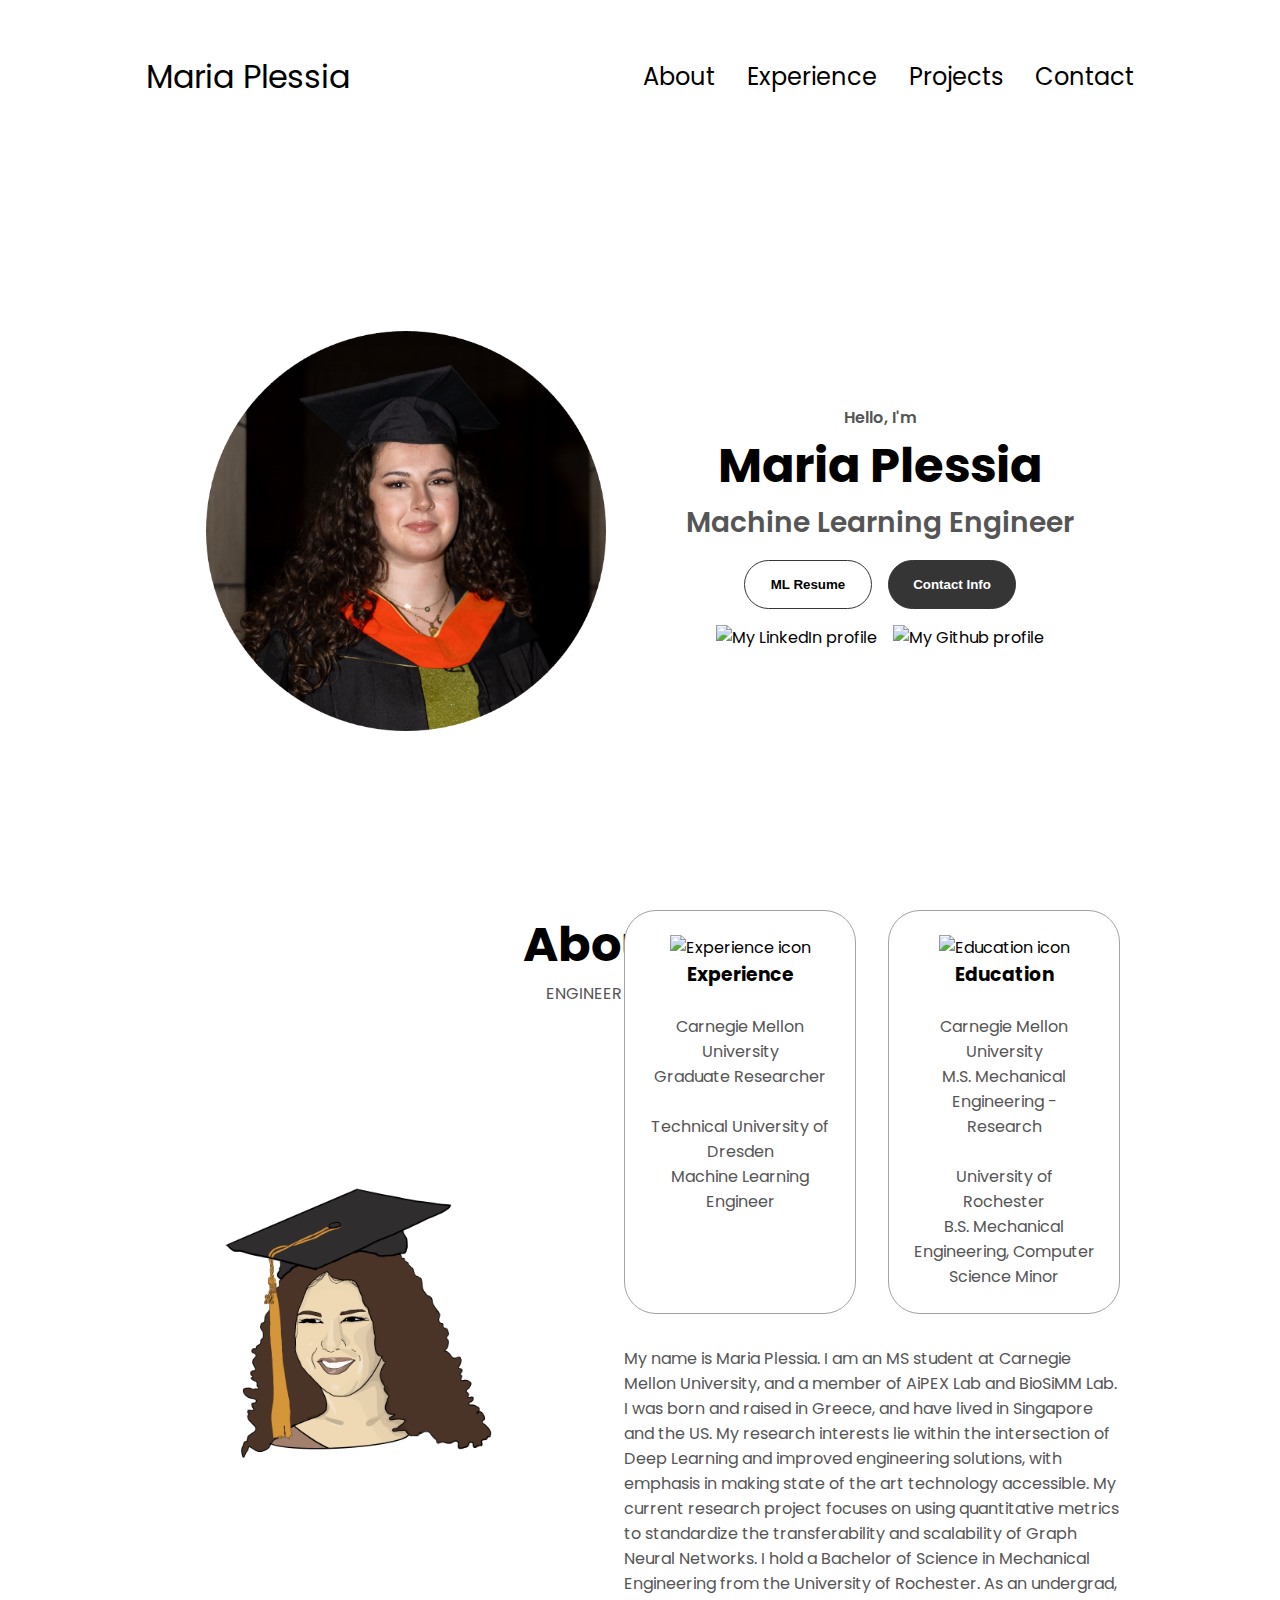
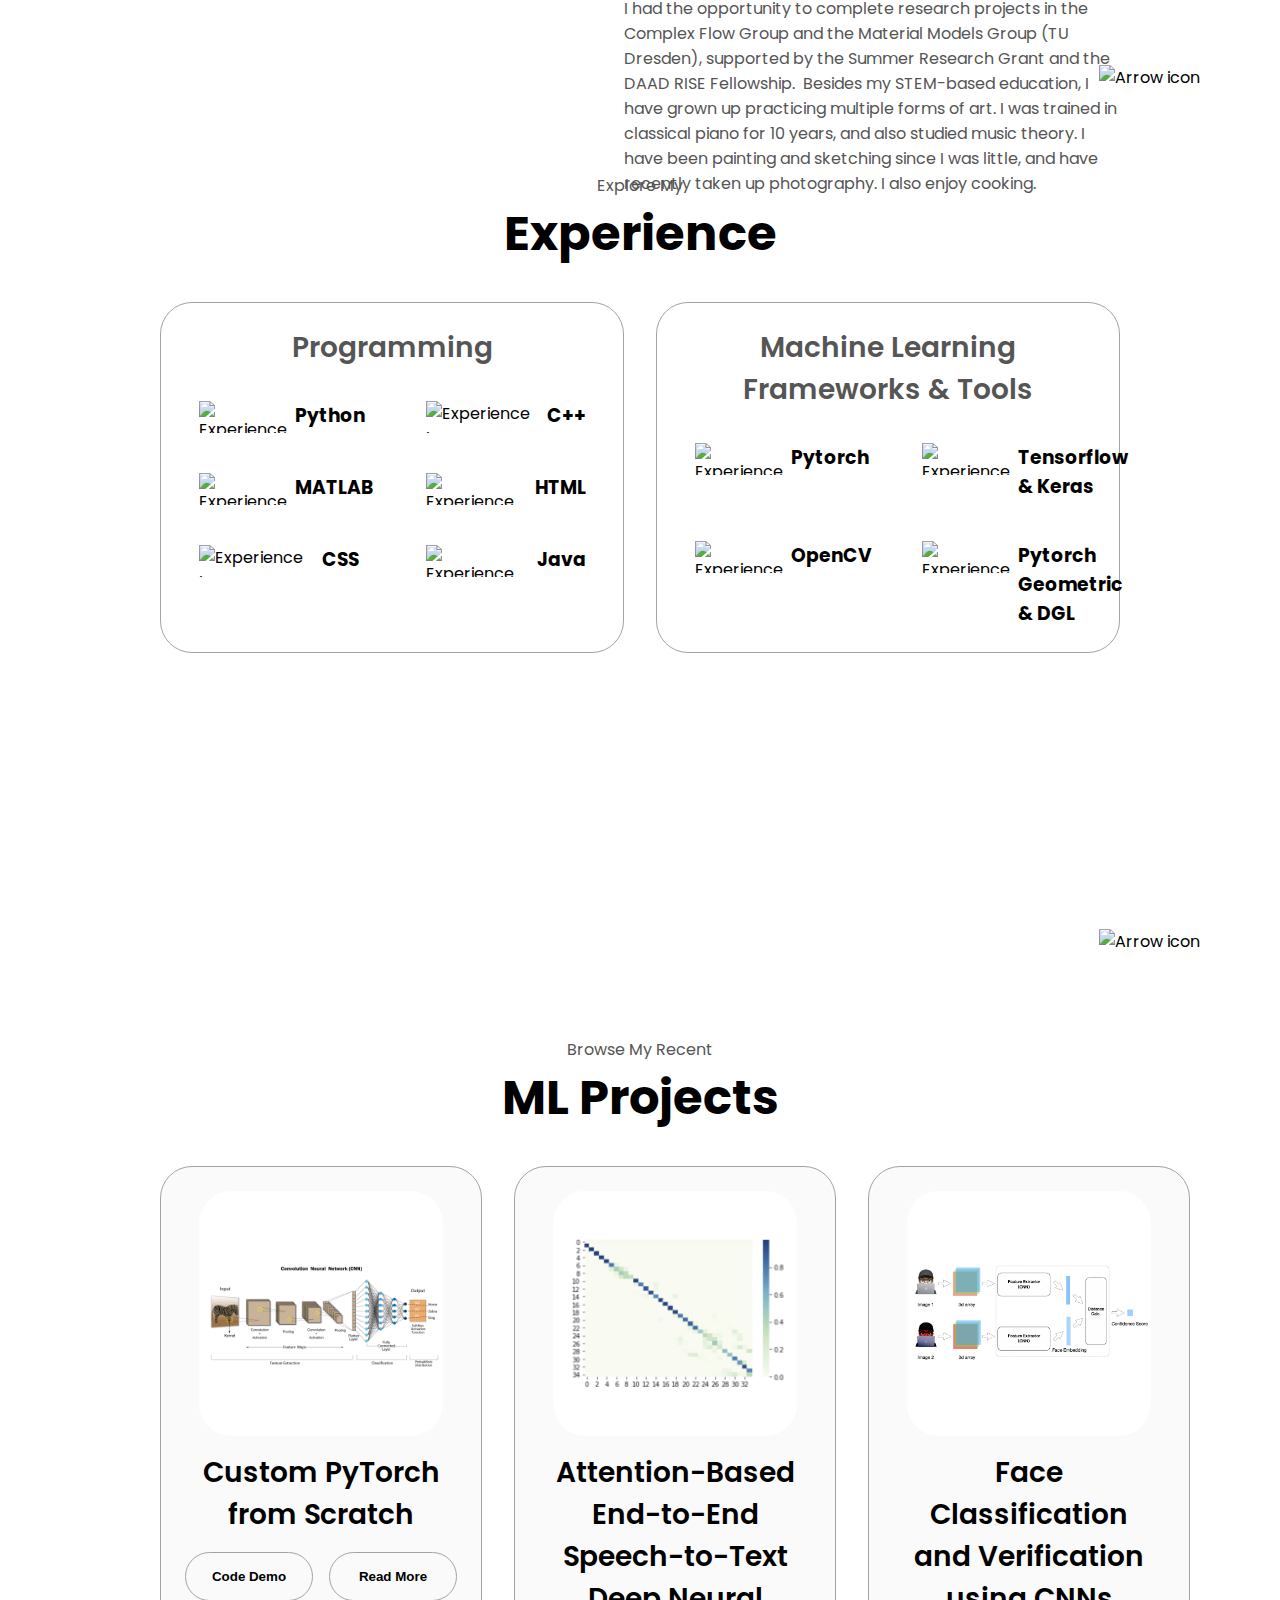
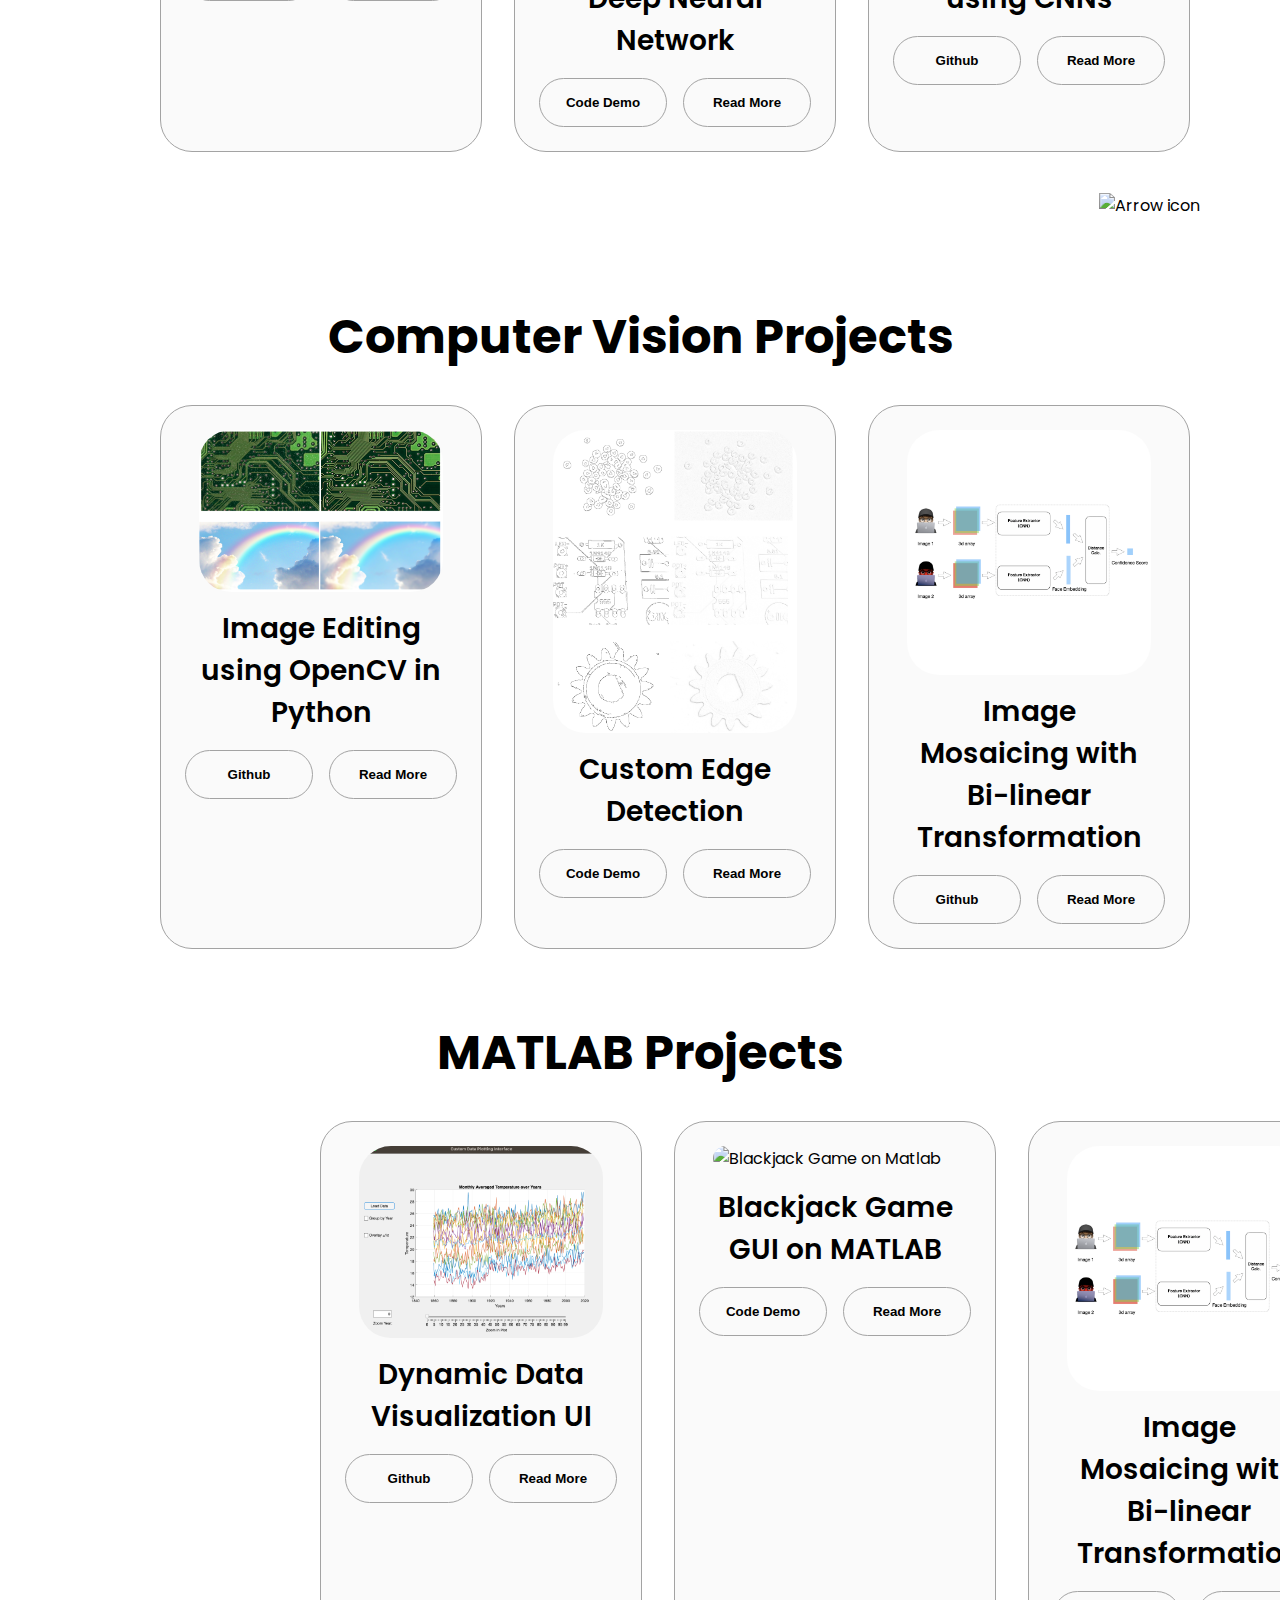
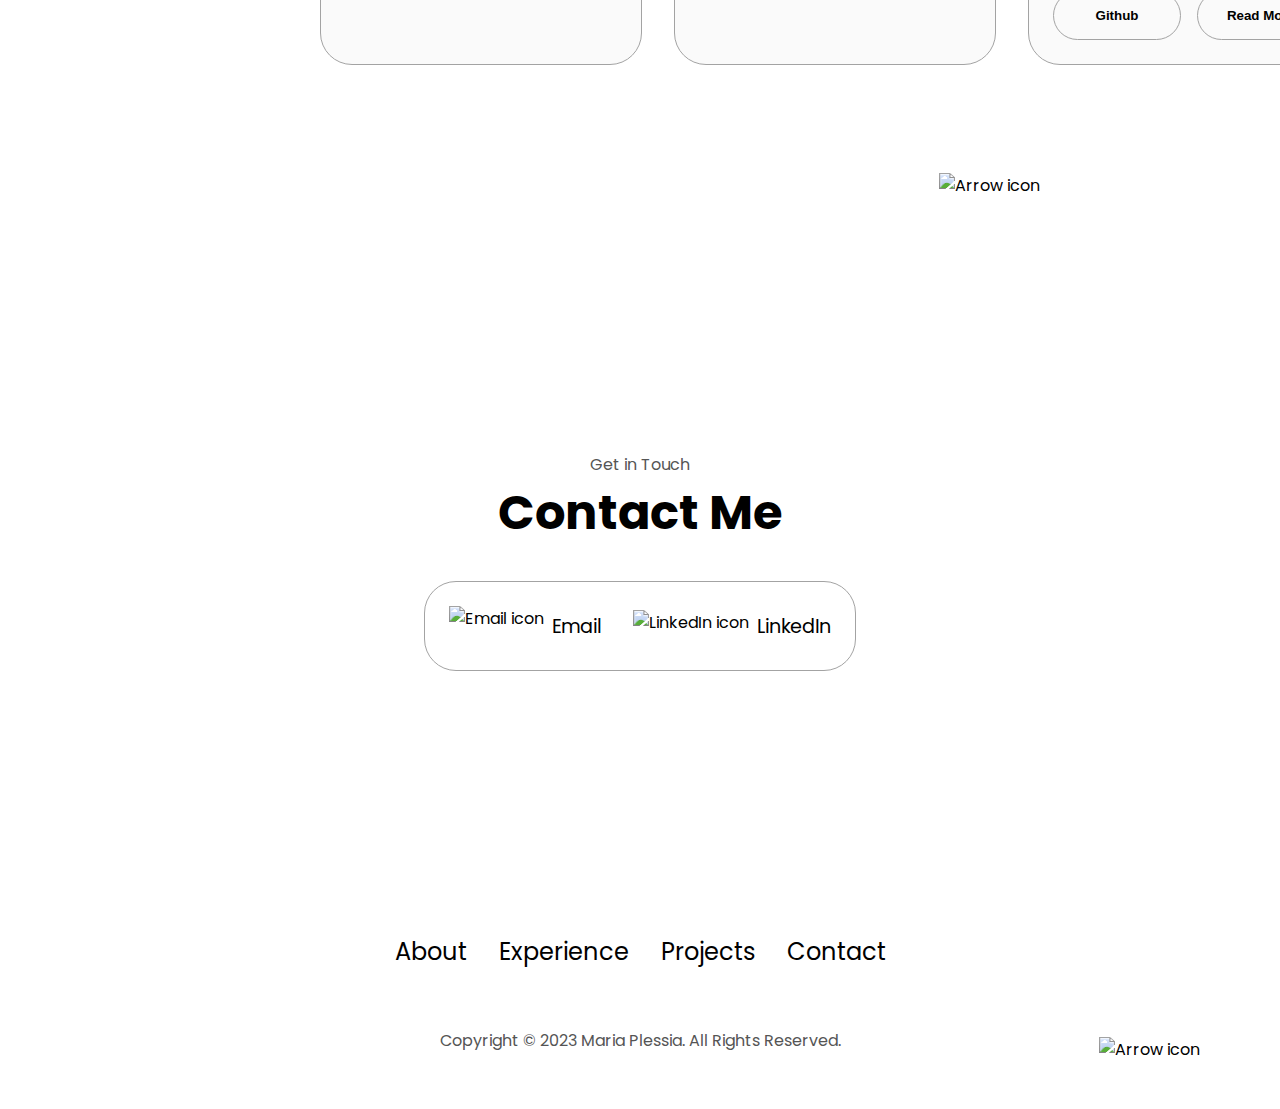
==== commit 92c1319c: "Update index.html" ====
--- a/index.html
+++ b/index.html
@@ -453,7 +453,7 @@
             <div class="article-container">
               <img
                 src="./assets/edgedet/blj-vis.png"
-                alt="Edge Detection"
+                alt="Blackjack Game on Matlab"
                 class="project-img"
               />
             </div>
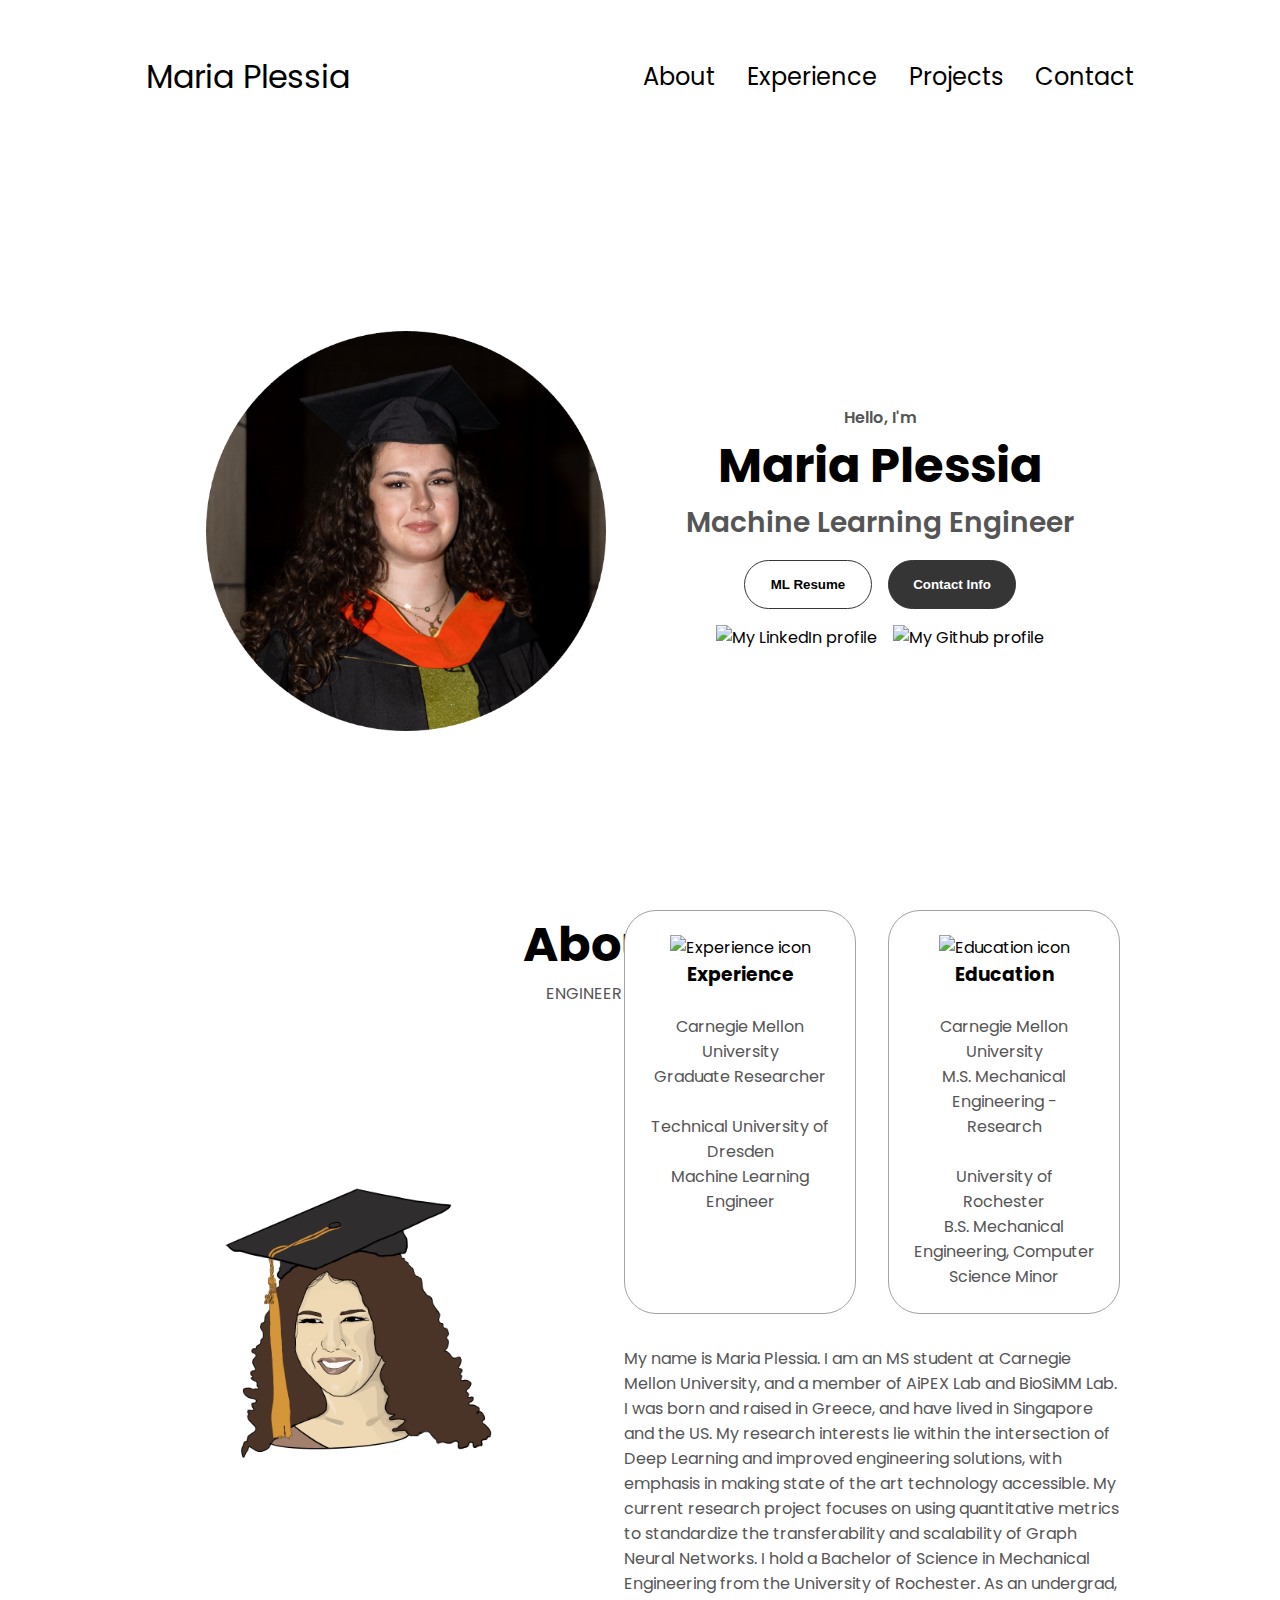
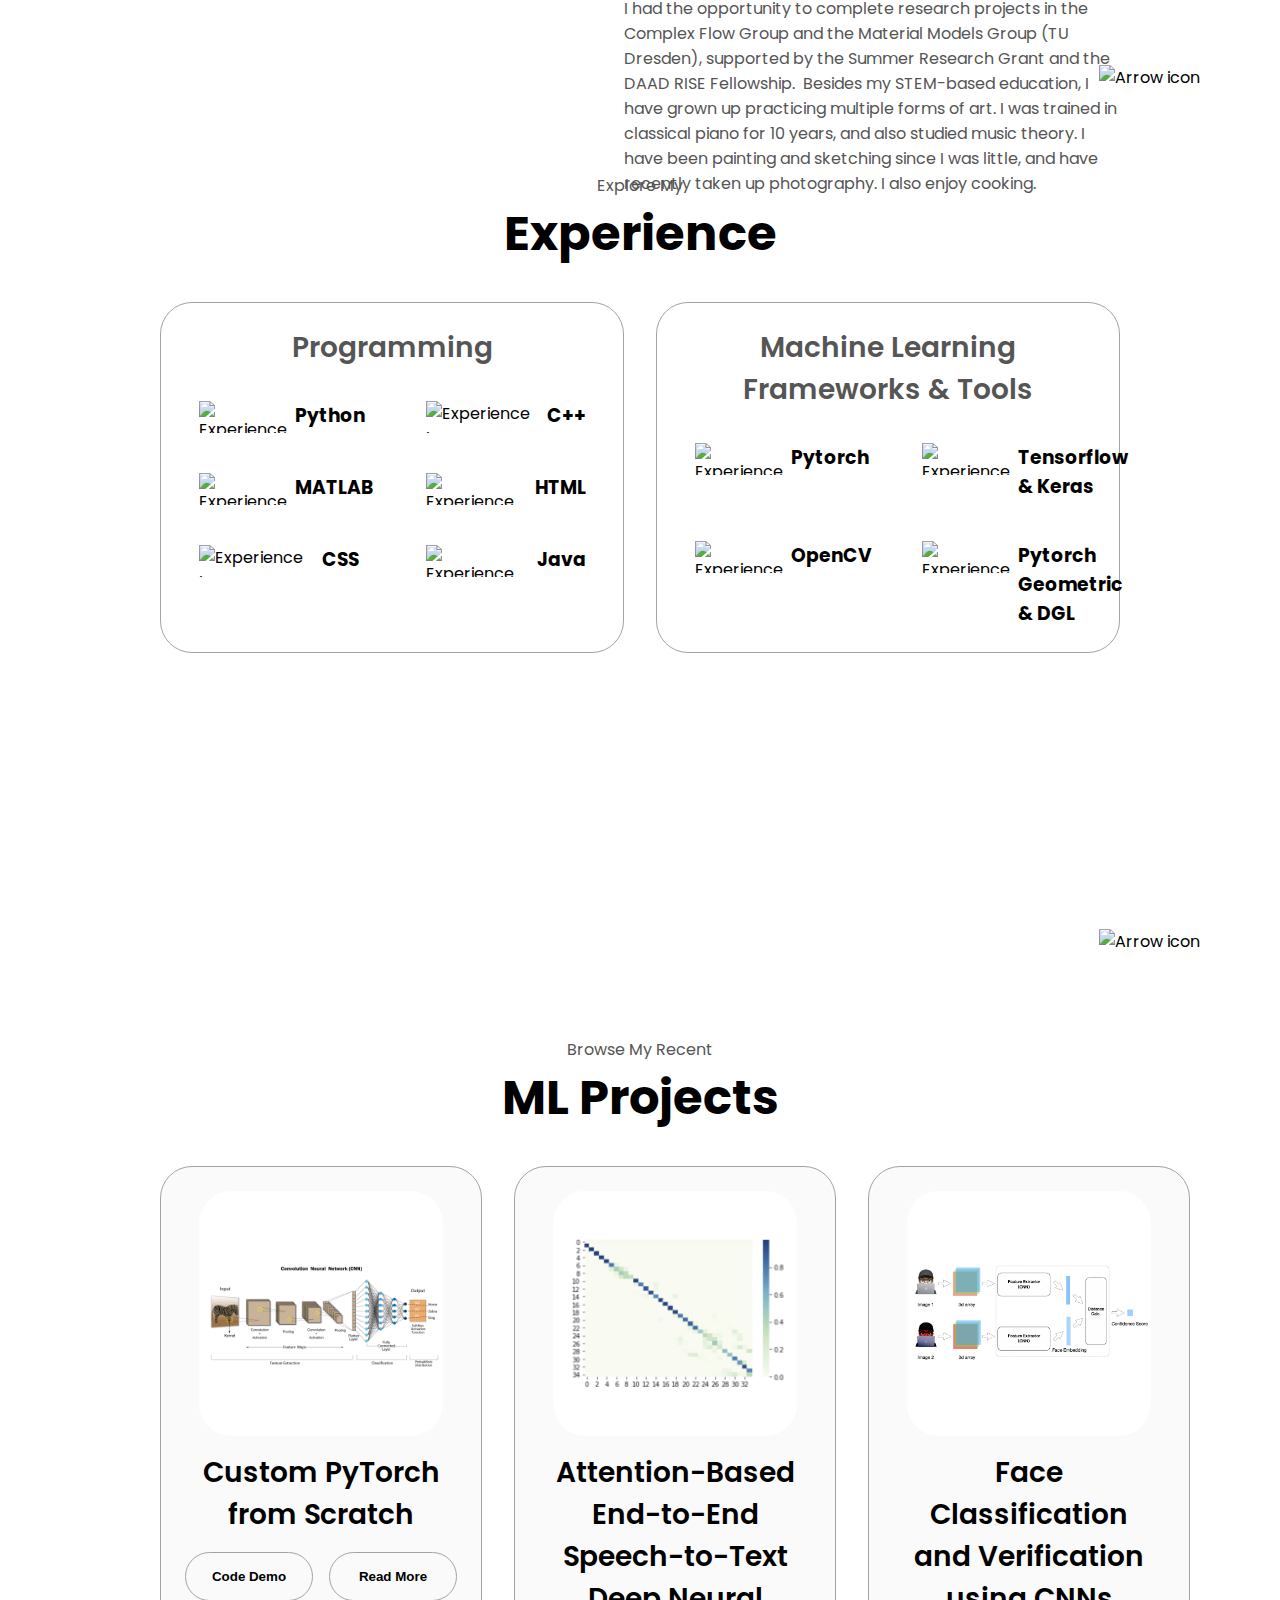
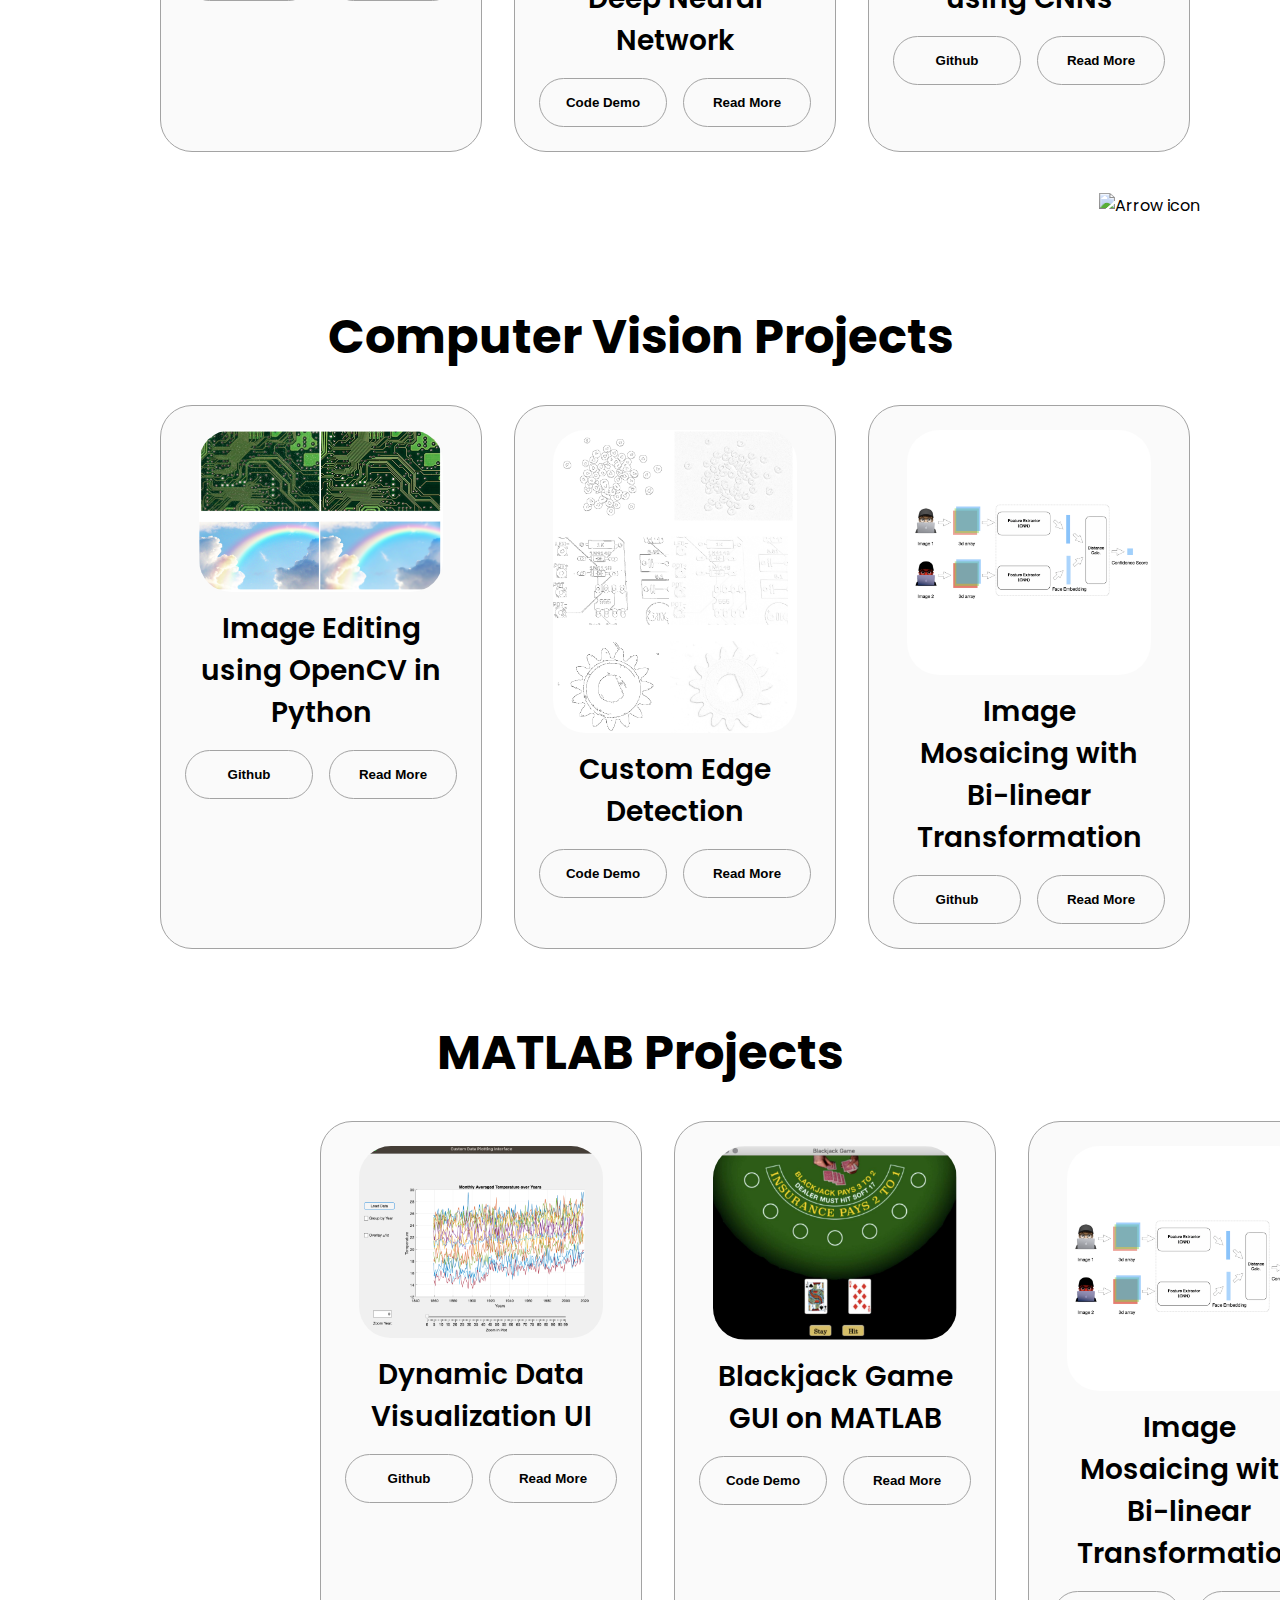
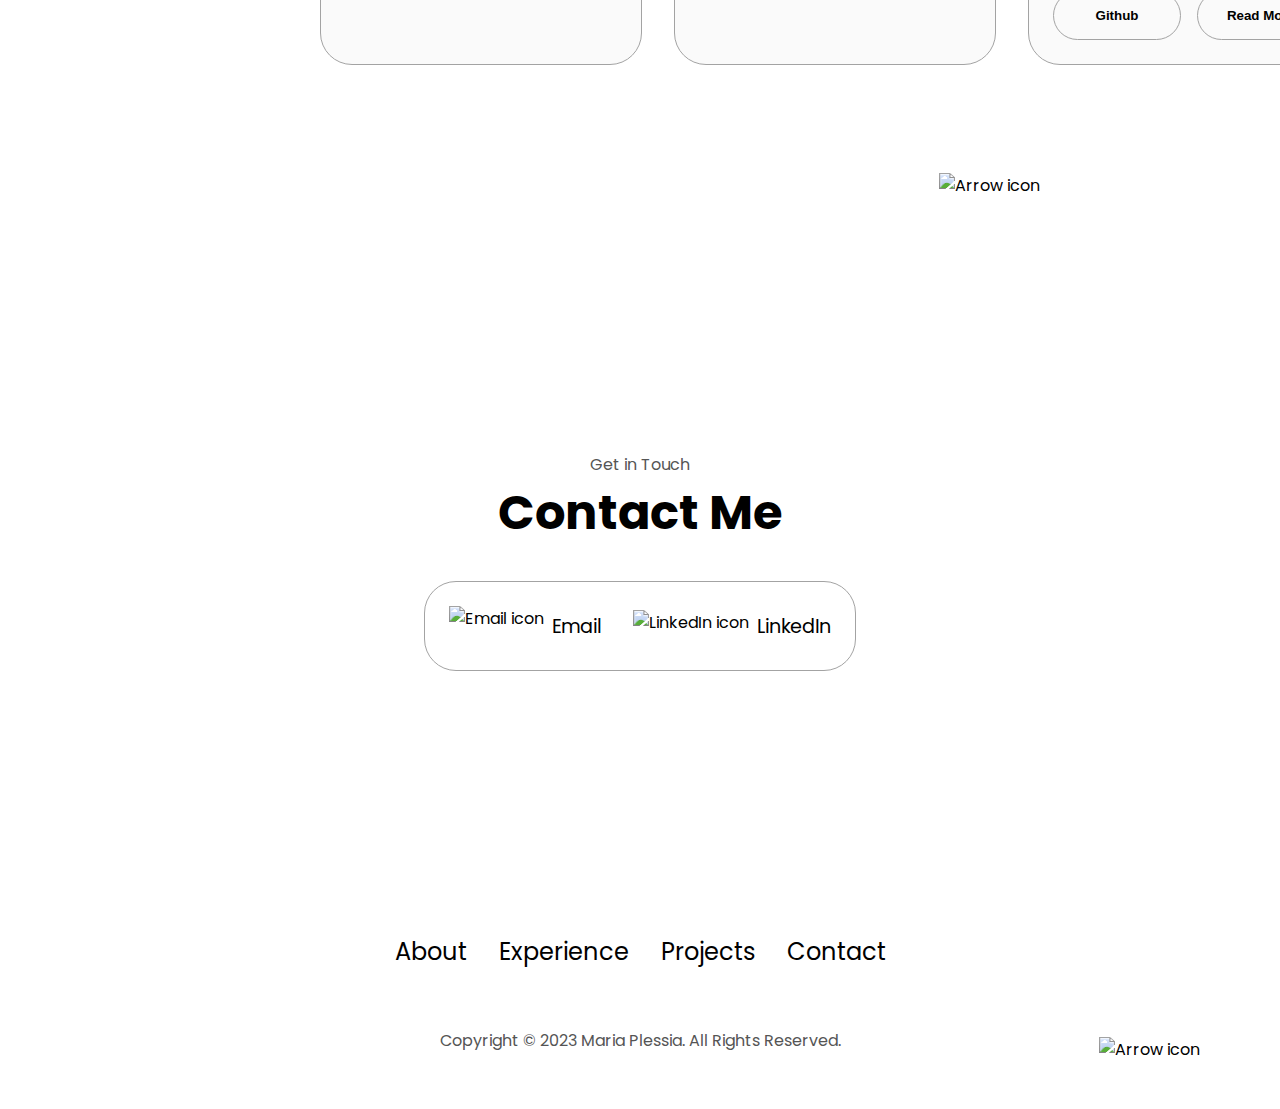
==== commit d781274b: "Update index.html" ====
--- a/index.html
+++ b/index.html
@@ -262,7 +262,7 @@
             <div class="btn-container">
               <button
                 class="btn btn-color-2 project-btn"
-                onclick="location.href='https://drive.google.com/drive/folders/1F1jj8RRD7jMAawNp9PAbvj0Rvje5wXHo?usp=sharingh'"
+                onclick="location.href='https://drive.google.com/drive/folders/1F1jj8RRD7jMAawNp9PAbvj0Rvje5wXHo?usp=sharing'"
               >
                 Code Demo
               </button>
@@ -452,7 +452,7 @@
           <div class="details-container color-container">
             <div class="article-container">
               <img
-                src="./assets/edgedet/blj-vis.png"
+                src="./assets/blj-vis.png"
                 alt="Blackjack Game on Matlab"
                 class="project-img"
               />
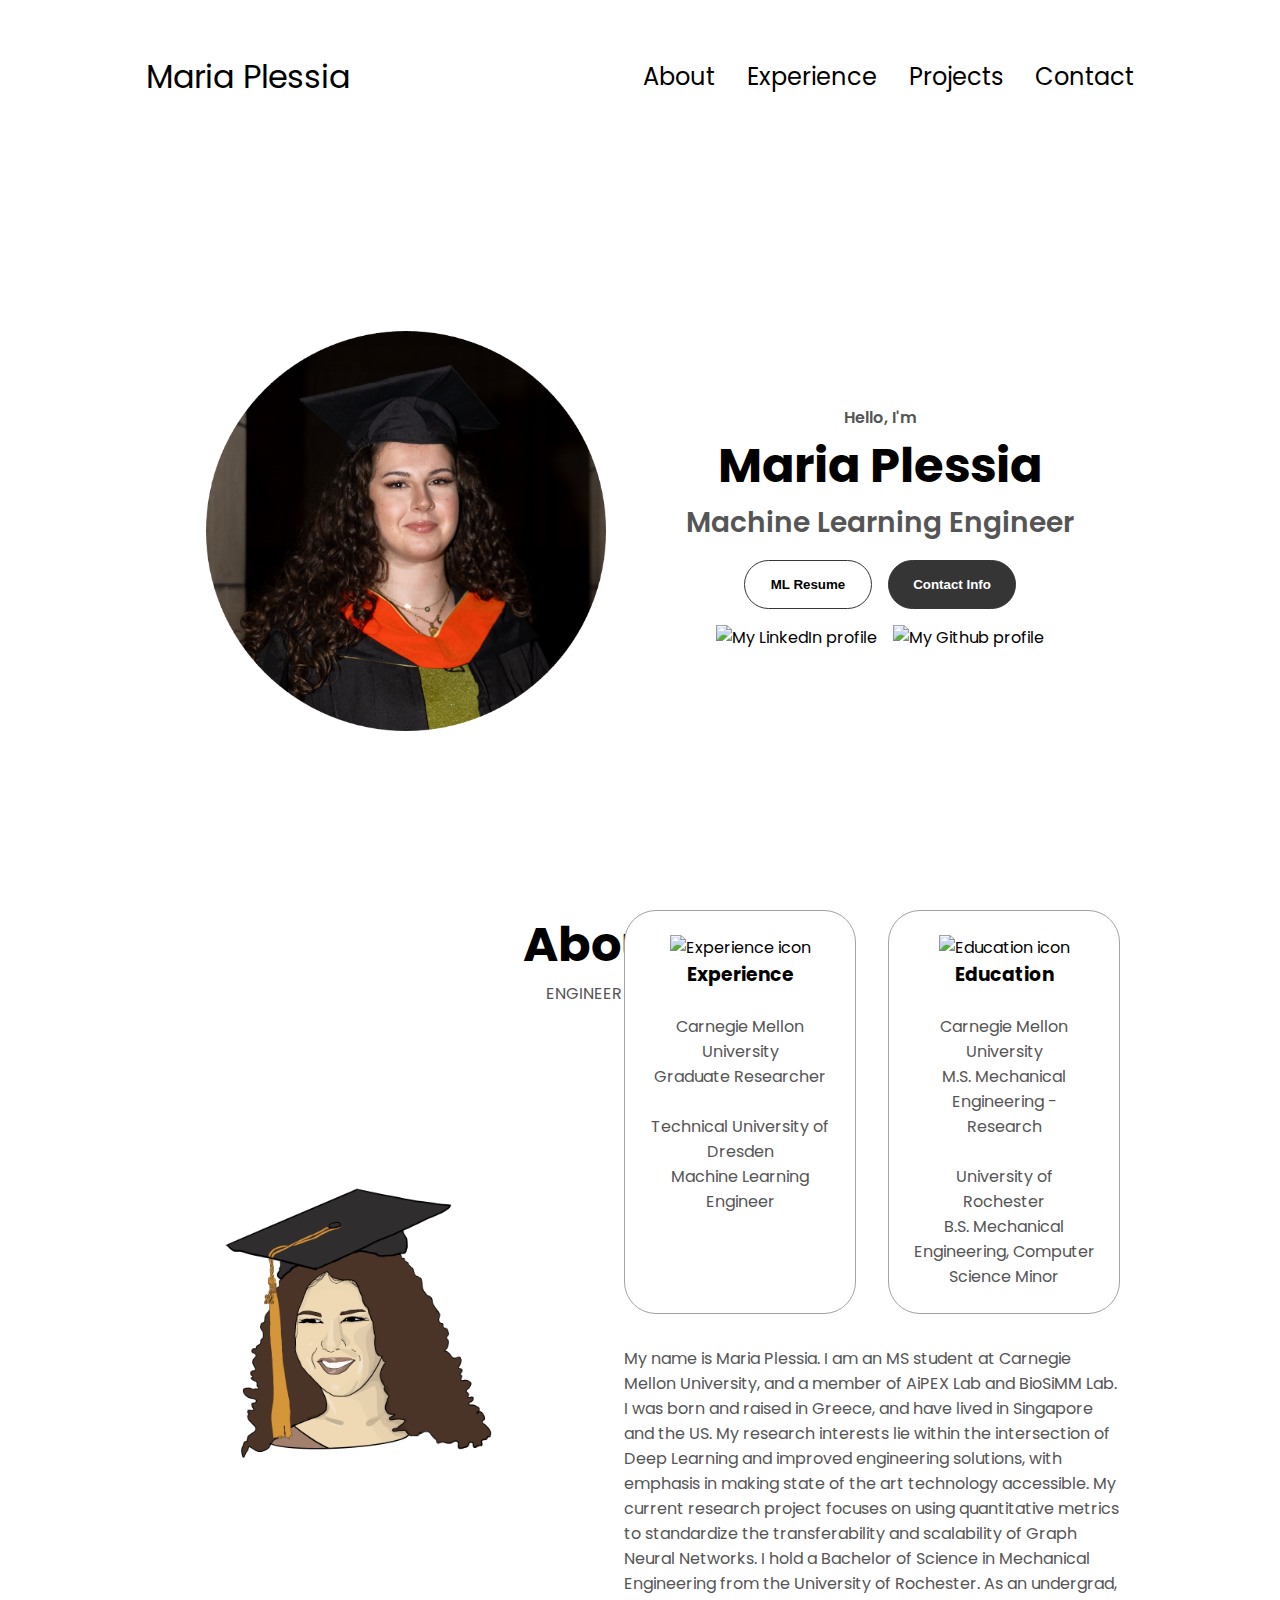
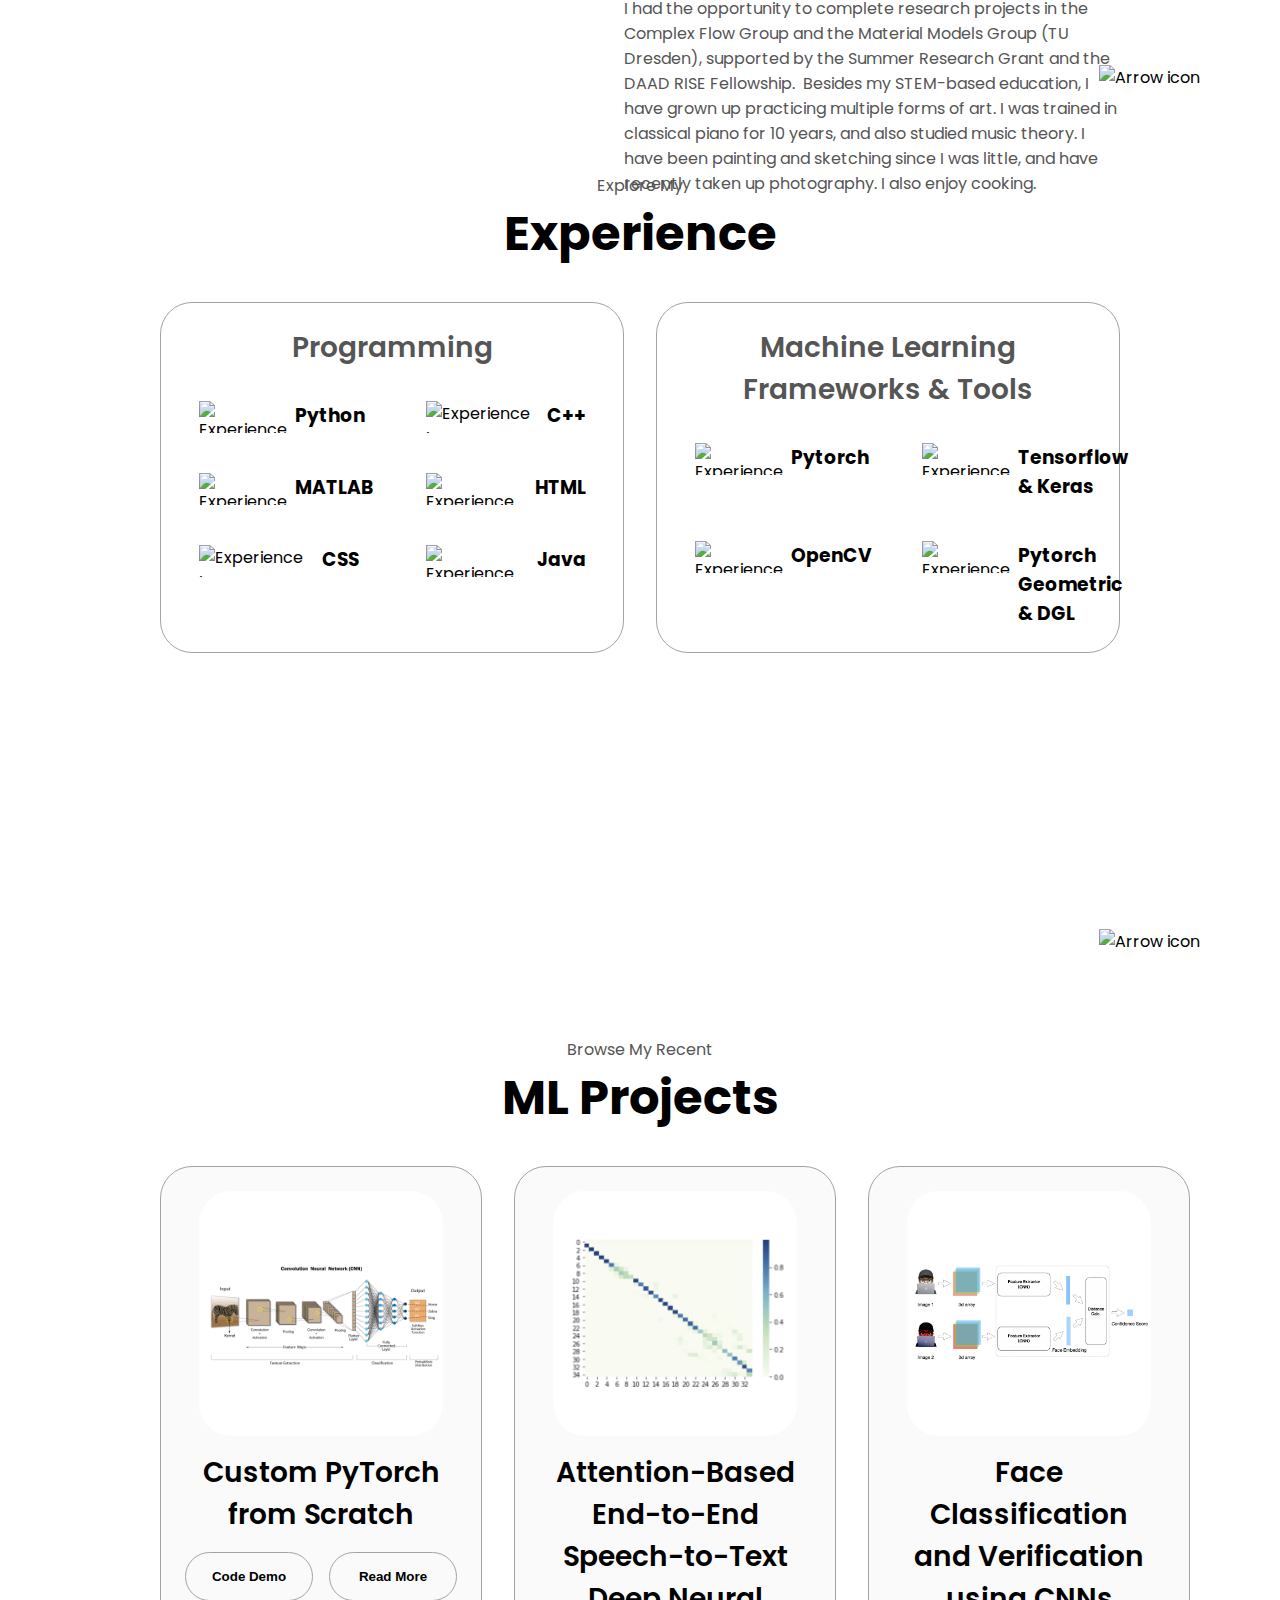
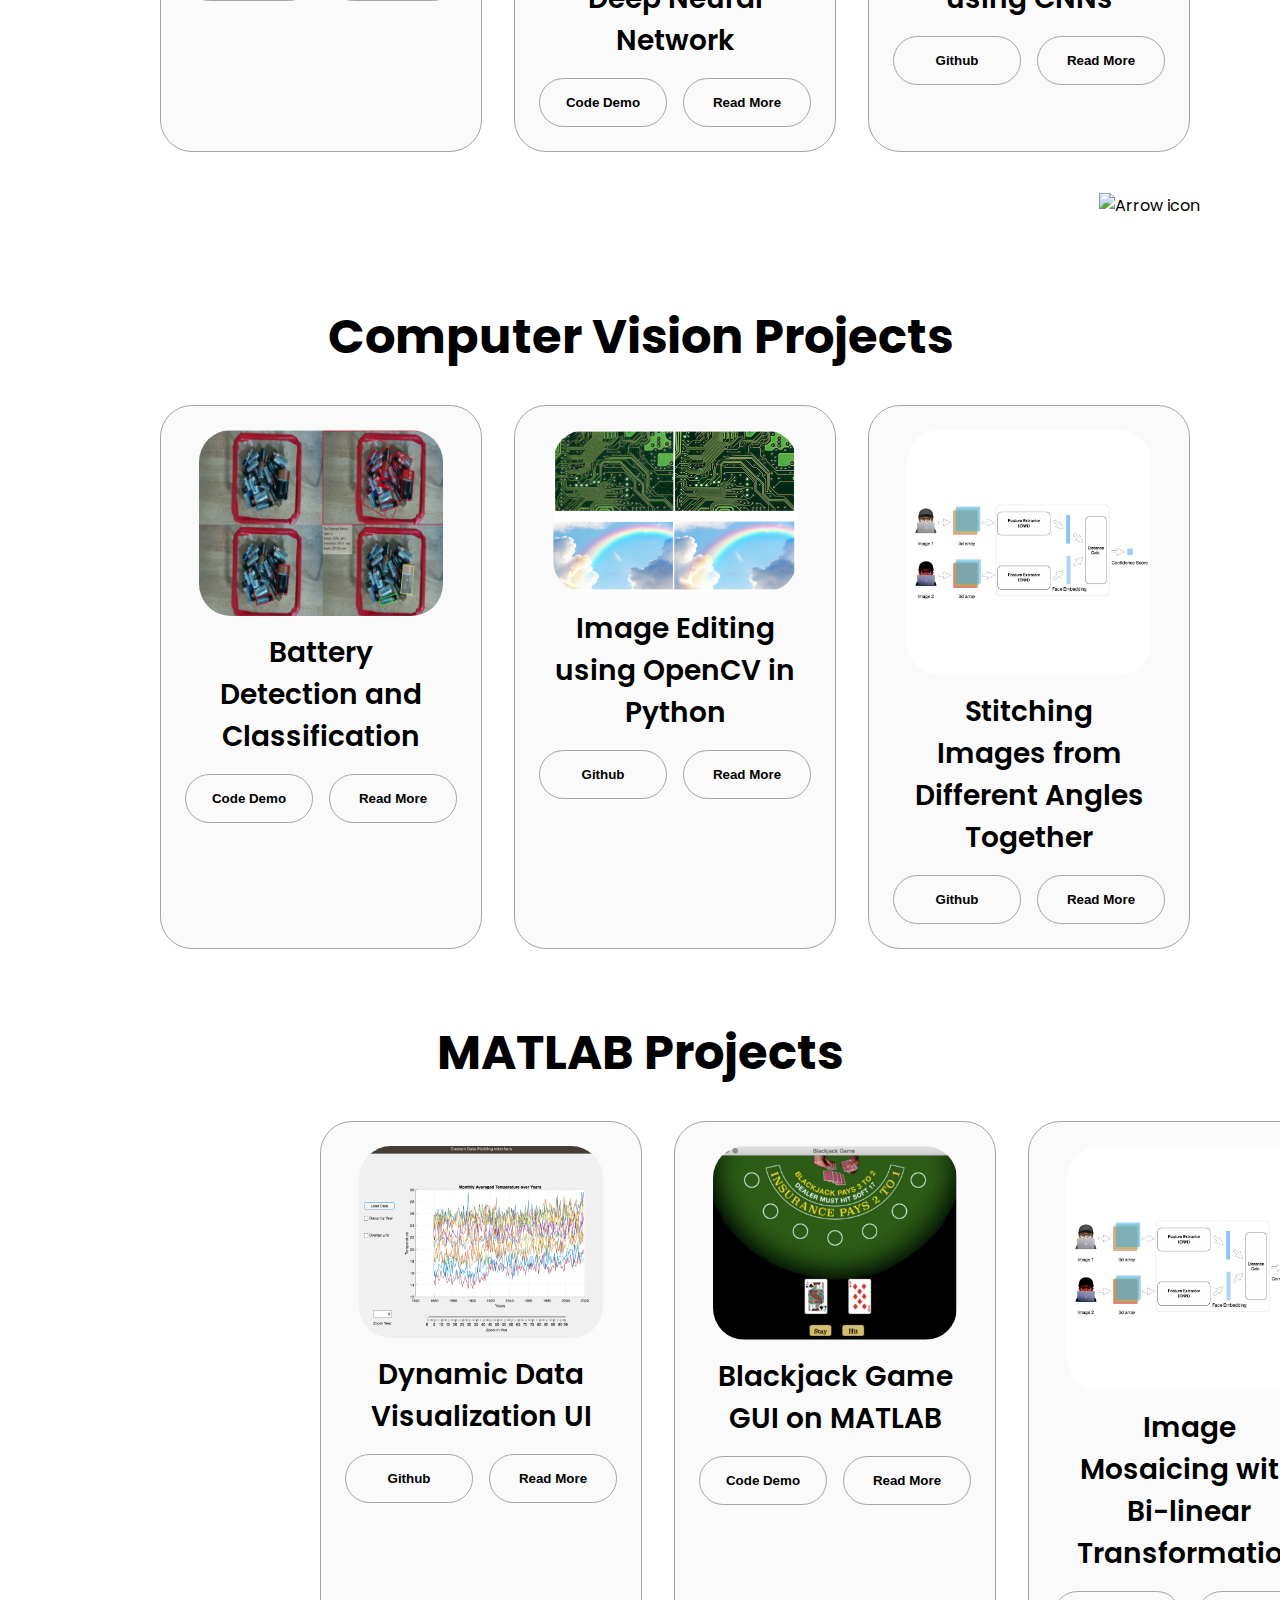
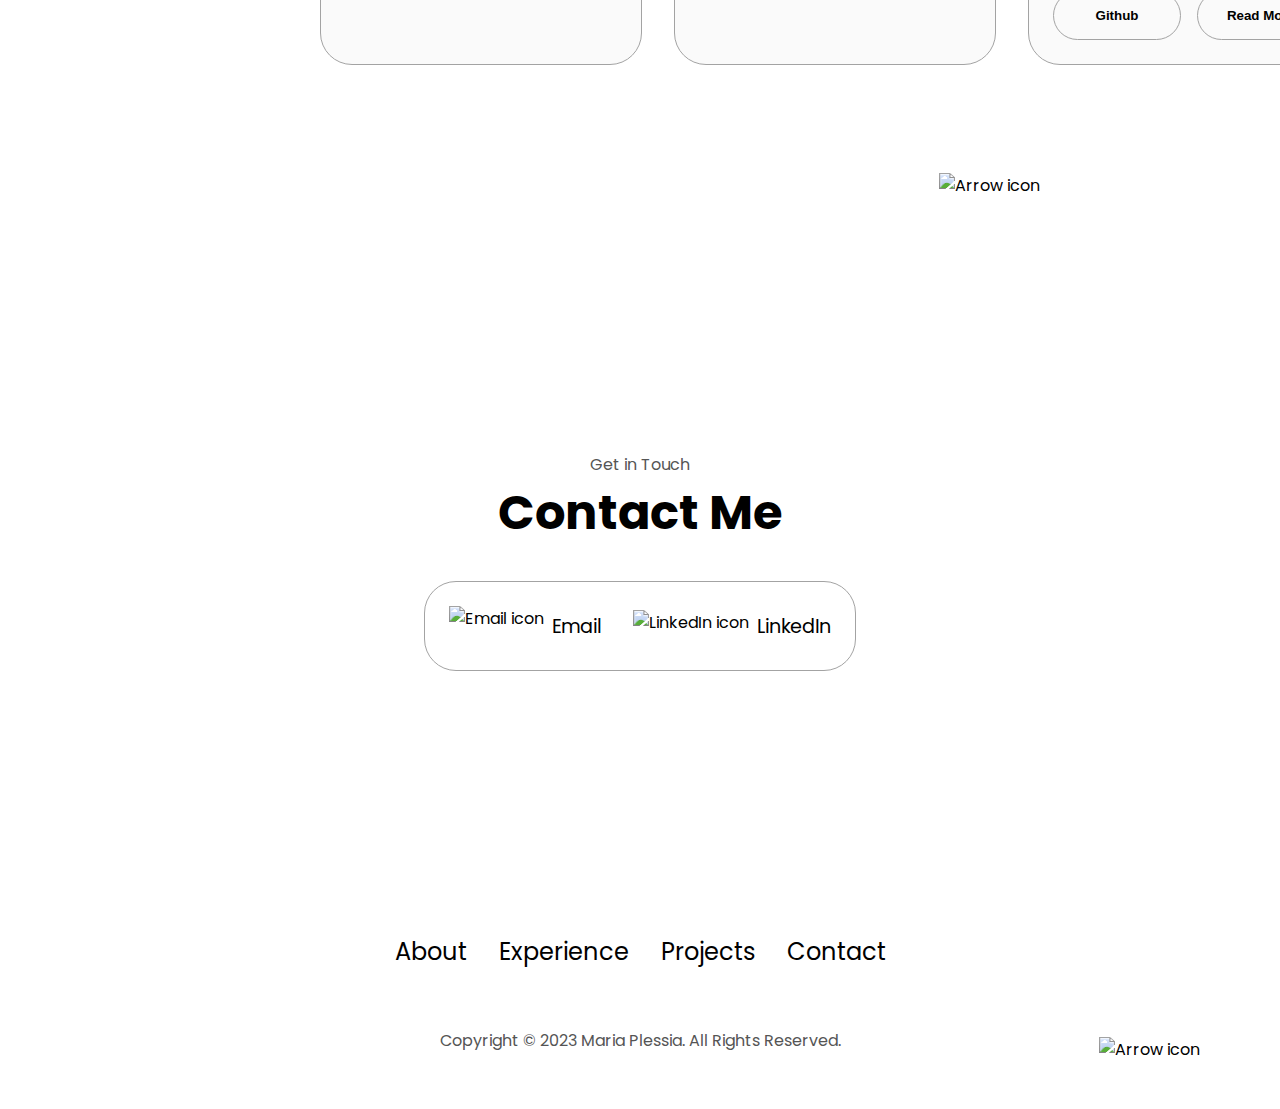
==== commit 853d18b3: "Update index.html" ====
--- a/index.html
+++ b/index.html
@@ -337,6 +337,32 @@
       <h1 class="title">Computer Vision Projects</h1>
       <div class="experience-details-container">
         <div class="about-containers">
+
+          <div class="details-container color-container">
+            <div class="article-container">
+              <img
+                src="./assets/battery-vis.png"
+                alt="Battery Detection"
+                class="project-img"
+              />
+            </div>
+            <h2 class="experience-sub-title project-title">Battery Detection and Classification</h2>
+            <div class="btn-container">
+              <button
+                class="btn btn-color-2 project-btn"
+                onclick="location.href='https://drive.google.com/drive/folders/1F1jj8RRD7jMAawNp9PAbvj0Rvje5wXHo?usp=sharing'"
+              >
+                Code Demo
+              </button>
+              <button
+                class="btn btn-color-2 project-btn"
+                onclick="location.href='battery-detection.html'"
+              >
+                Read More
+              </button>
+            </div>
+          </div>
+          
           <div class="details-container color-container">
             <div class="article-container">
               <img
@@ -361,30 +387,7 @@
               </button>
             </div>
           </div>
-          <div class="details-container color-container">
-            <div class="article-container">
-              <img
-                src="./assets/edgedet/sobel-vis.png"
-                alt="Edge Detection"
-                class="project-img"
-              />
-            </div>
-            <h2 class="experience-sub-title project-title">Custom Edge Detection</h2>
-            <div class="btn-container">
-              <button
-                class="btn btn-color-2 project-btn"
-                onclick="location.href='https://github.com/mariaplessia/EdgeDetection'"
-              >
-                Code Demo
-              </button>
-              <button
-                class="btn btn-color-2 project-btn"
-                onclick="location.href='edge-detection.html'"
-              >
-                Read More
-              </button>
-            </div>
-          </div>
+          
           <div class="details-container color-container">
             <div class="article-container">
               <img
@@ -393,7 +396,7 @@
                 class="project-img"
               />
             </div>
-            <h2 class="experience-sub-title project-title">Image Mosaicing with Bi-linear Transformation</h2>
+            <h2 class="experience-sub-title project-title">Stitching Images from Different Angles Together</h2>
             <div class="btn-container">
               <button
                 class="btn btn-color-2 project-btn"
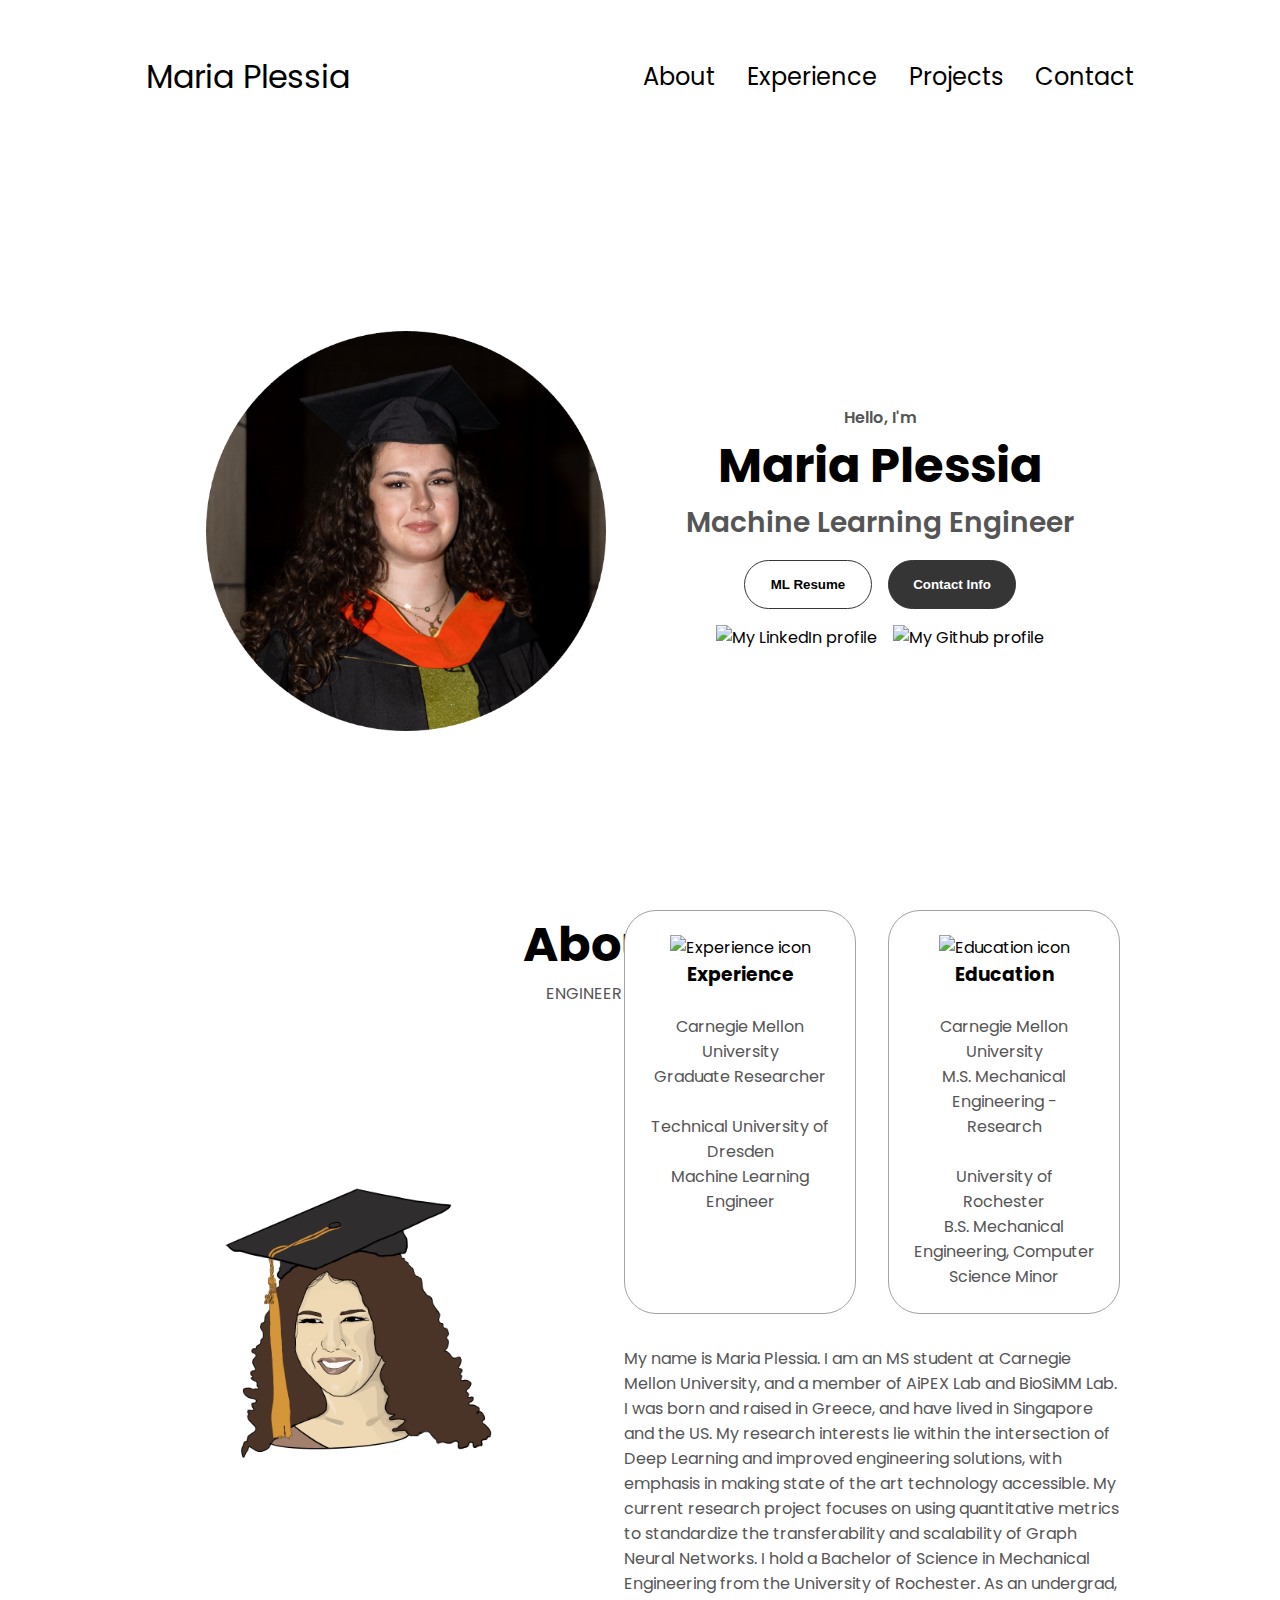
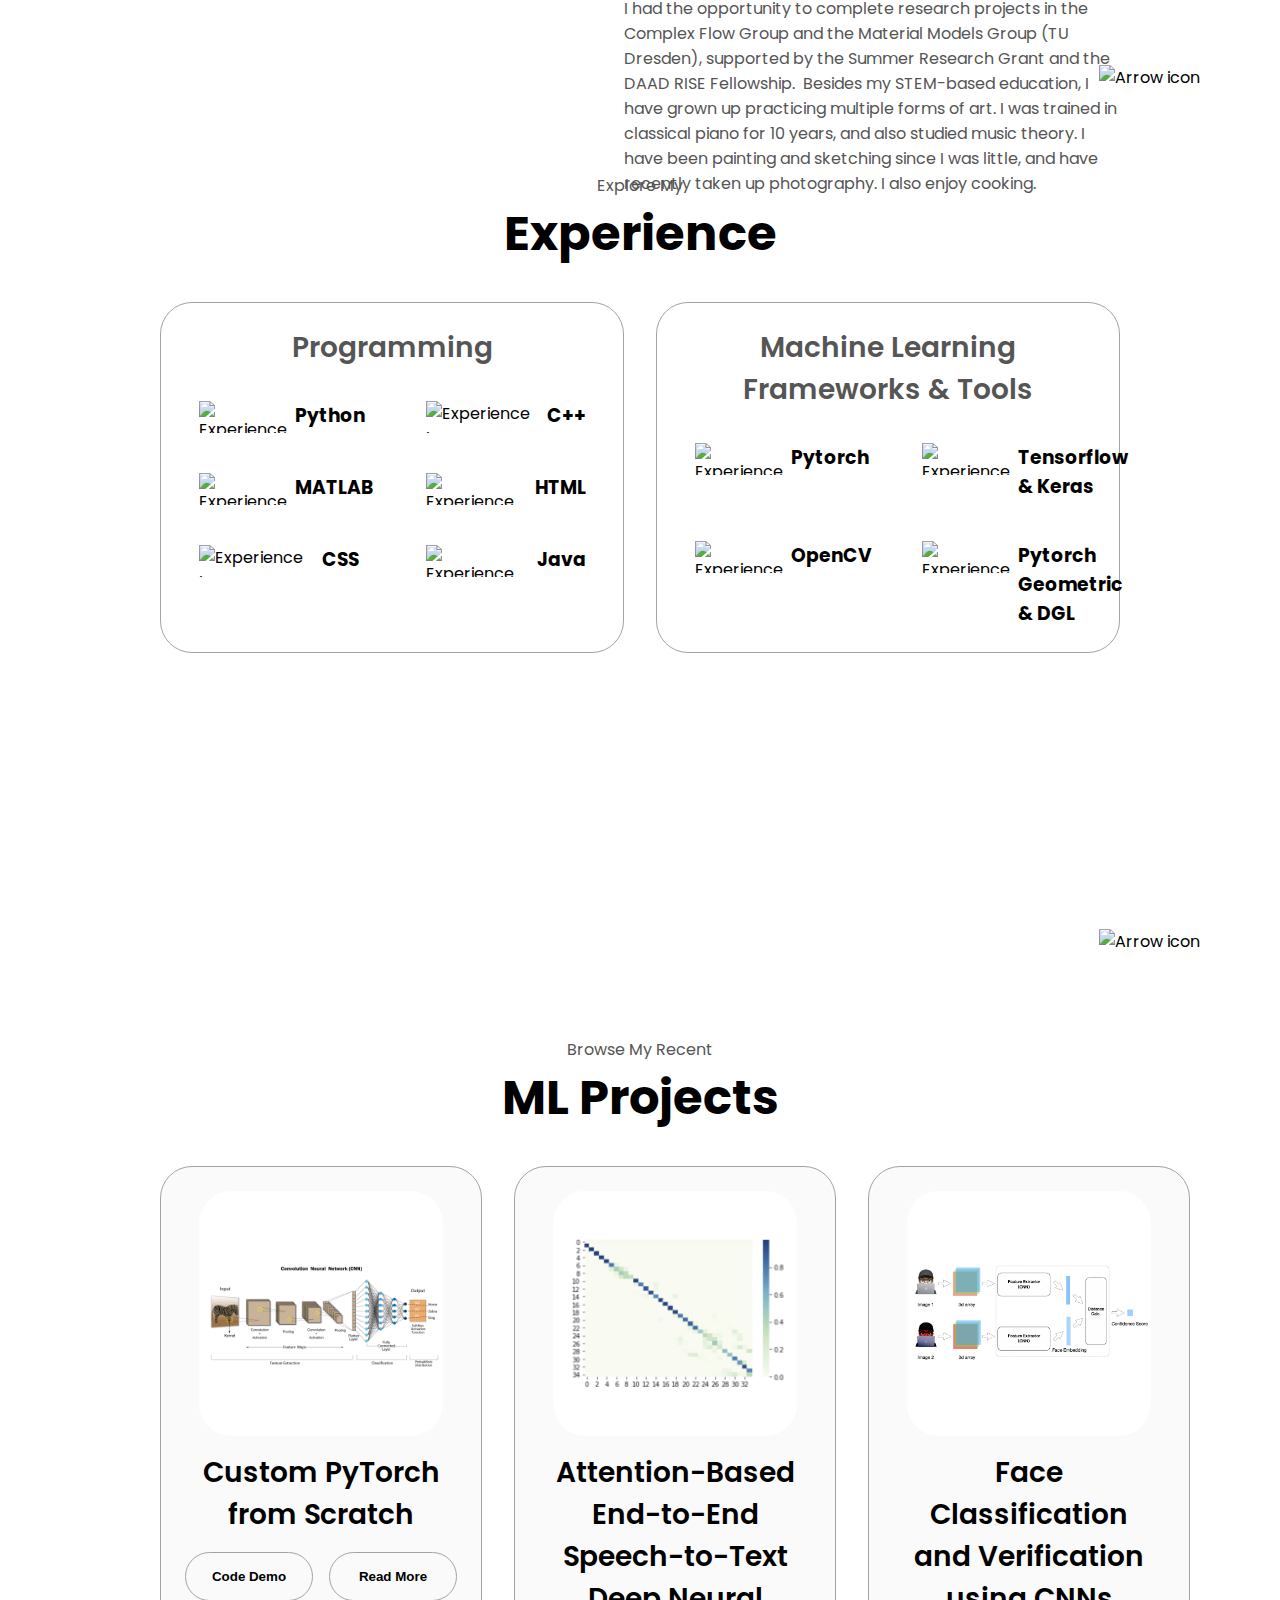
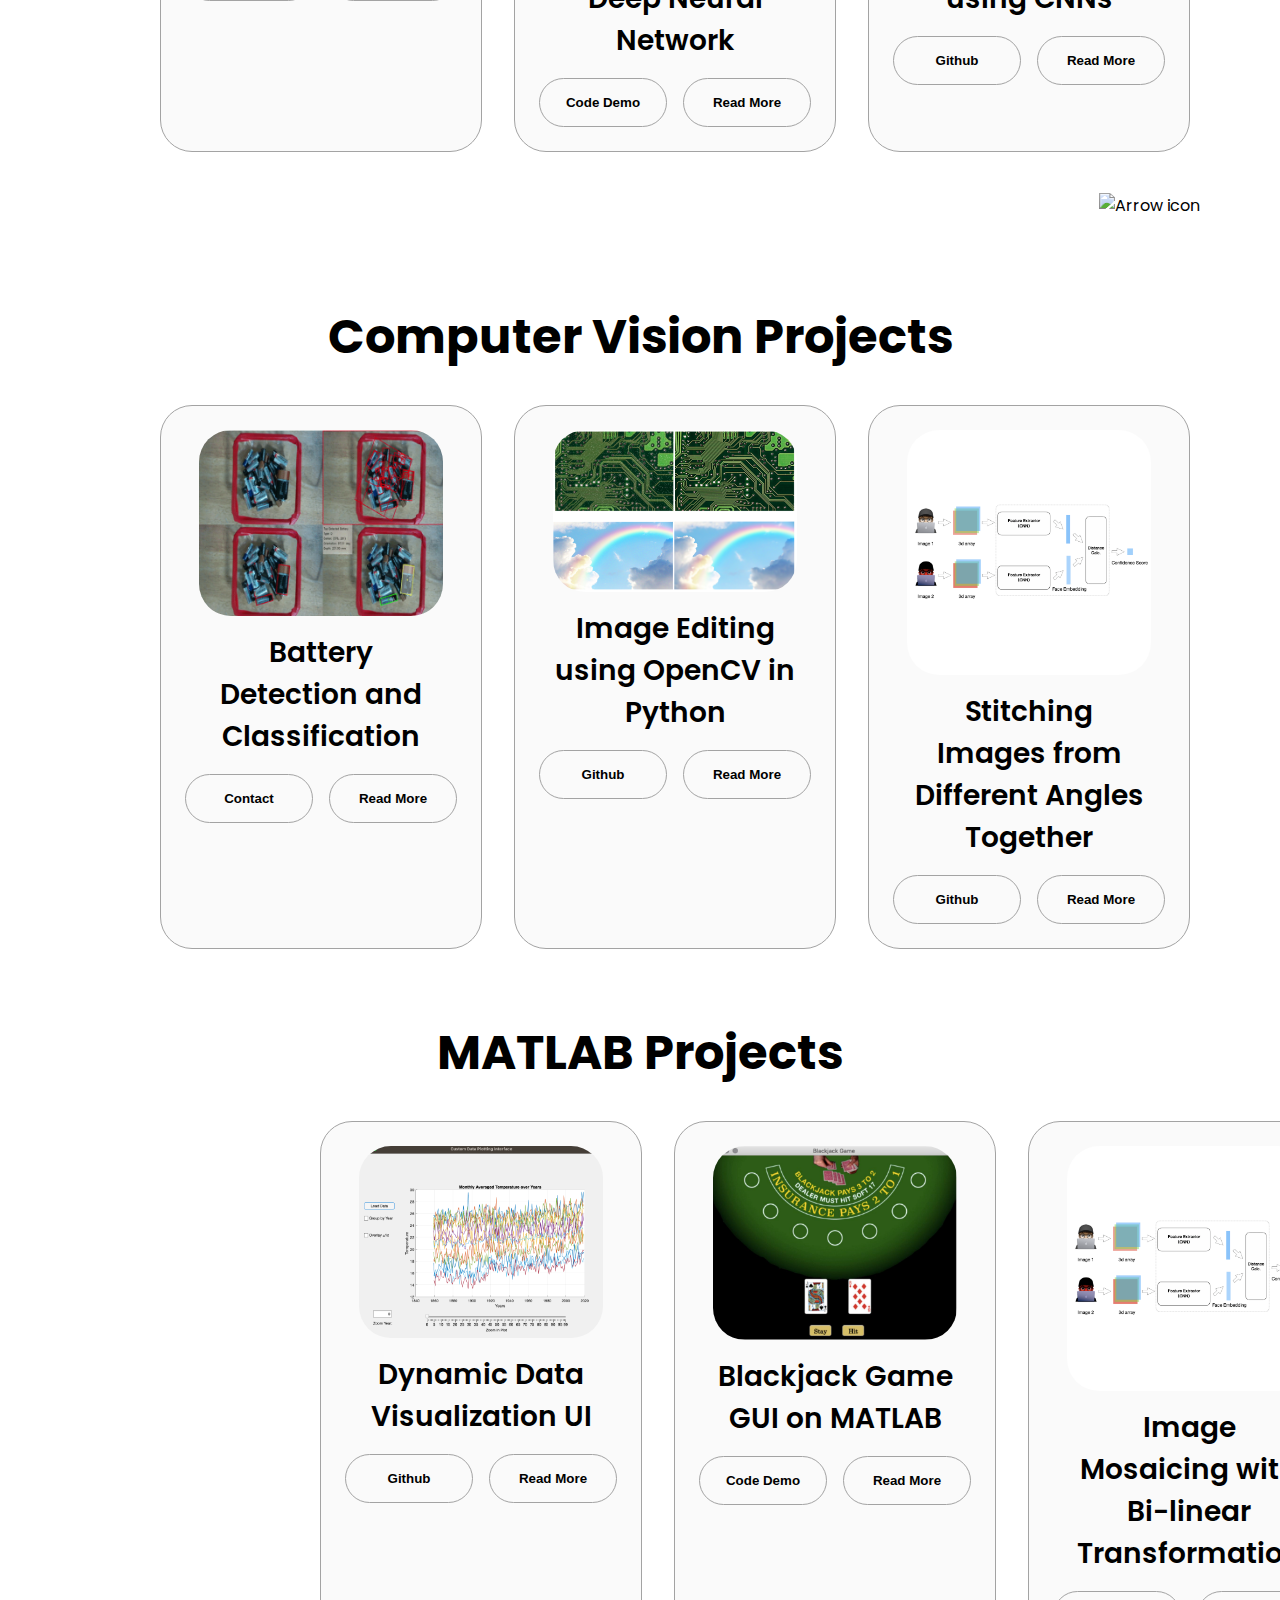
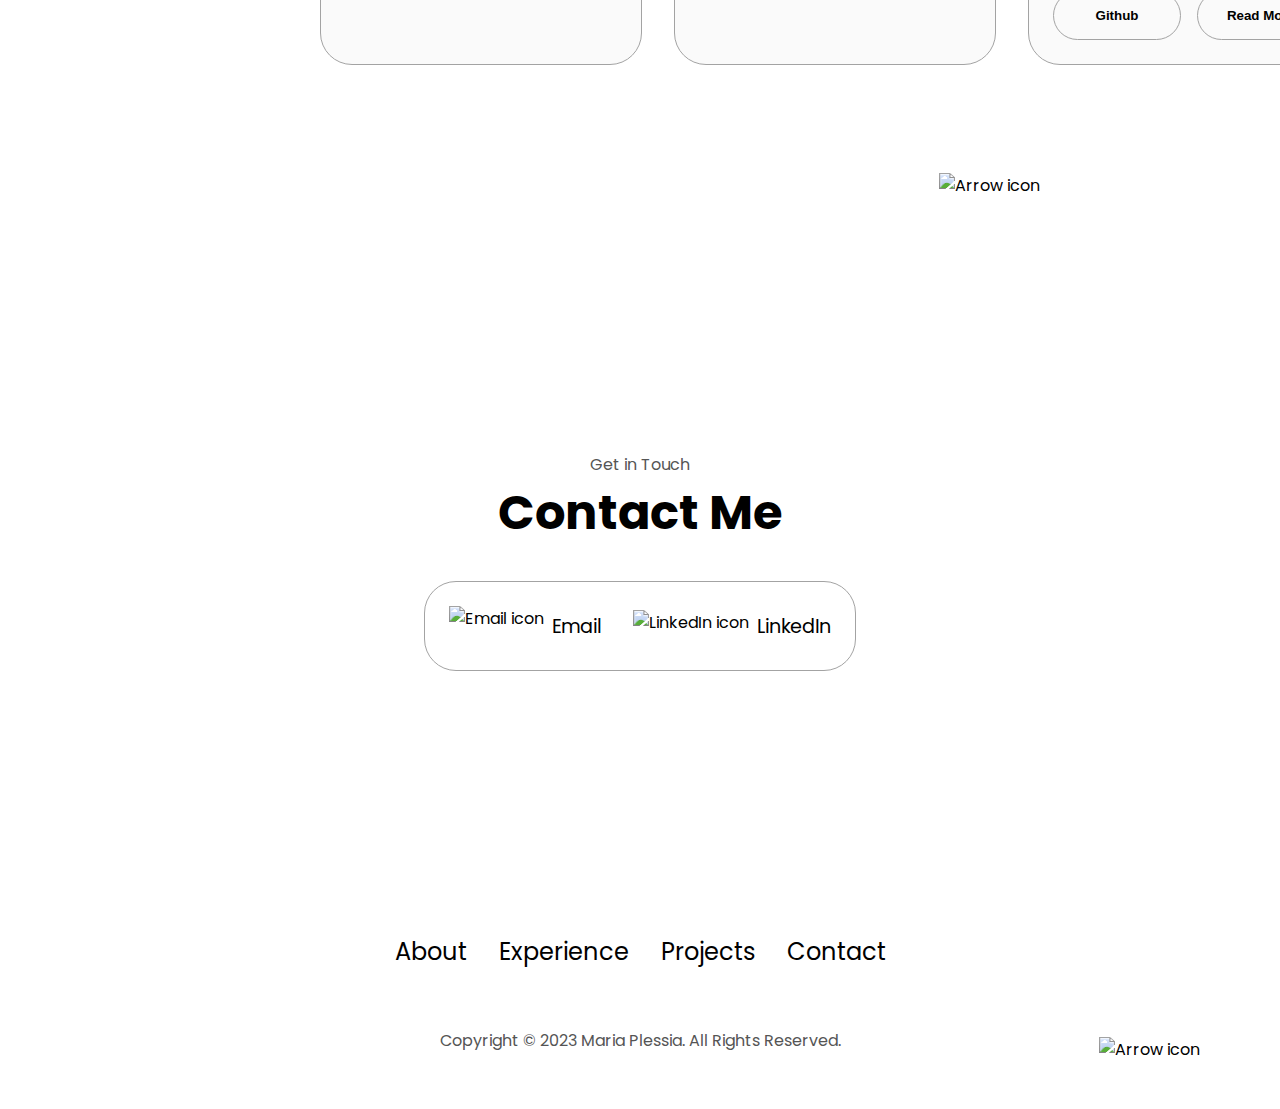
==== commit e7bde61c: "Update index.html" ====
--- a/index.html
+++ b/index.html
@@ -350,9 +350,9 @@
             <div class="btn-container">
               <button
                 class="btn btn-color-2 project-btn"
-                onclick="location.href='https://drive.google.com/drive/folders/1F1jj8RRD7jMAawNp9PAbvj0Rvje5wXHo?usp=sharing'"
-              >
-                Code Demo
+                onclick="location.href='./#contact'"
+              >
+                Contact
               </button>
               <button
                 class="btn btn-color-2 project-btn"
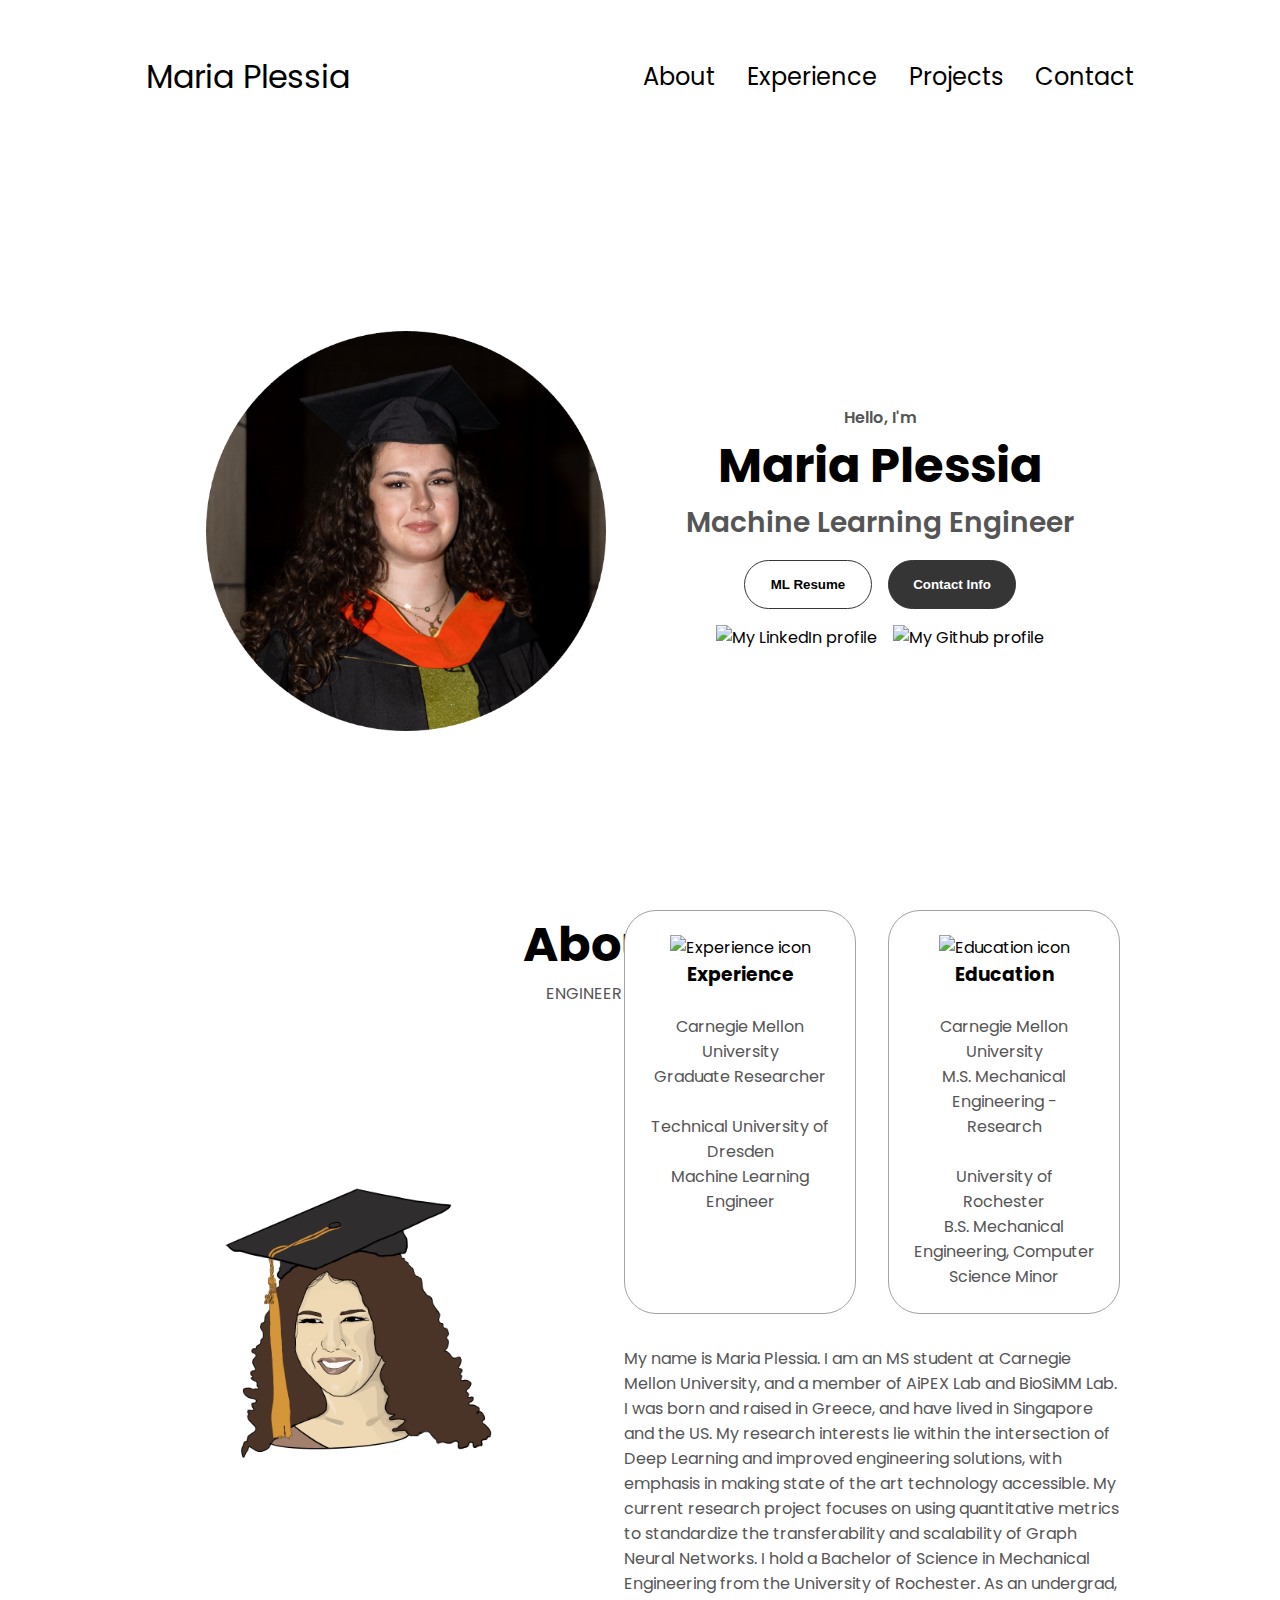
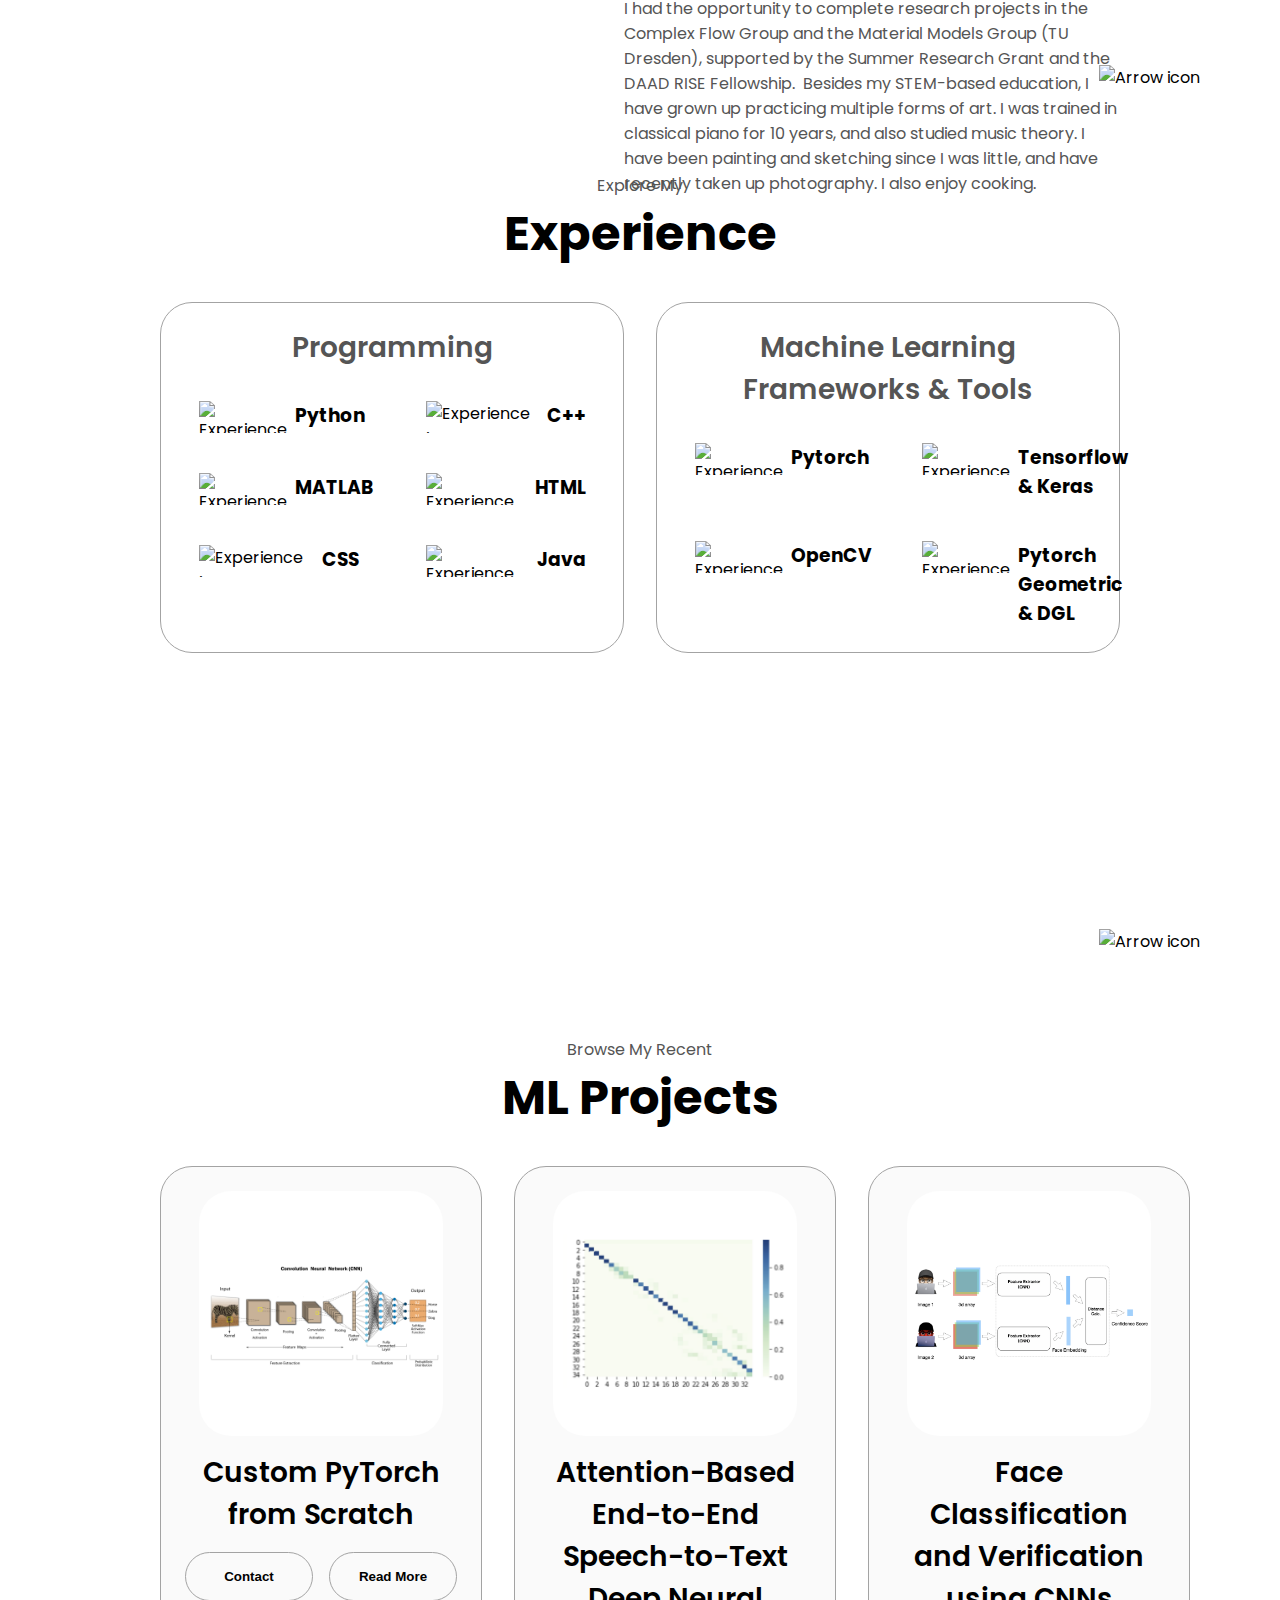
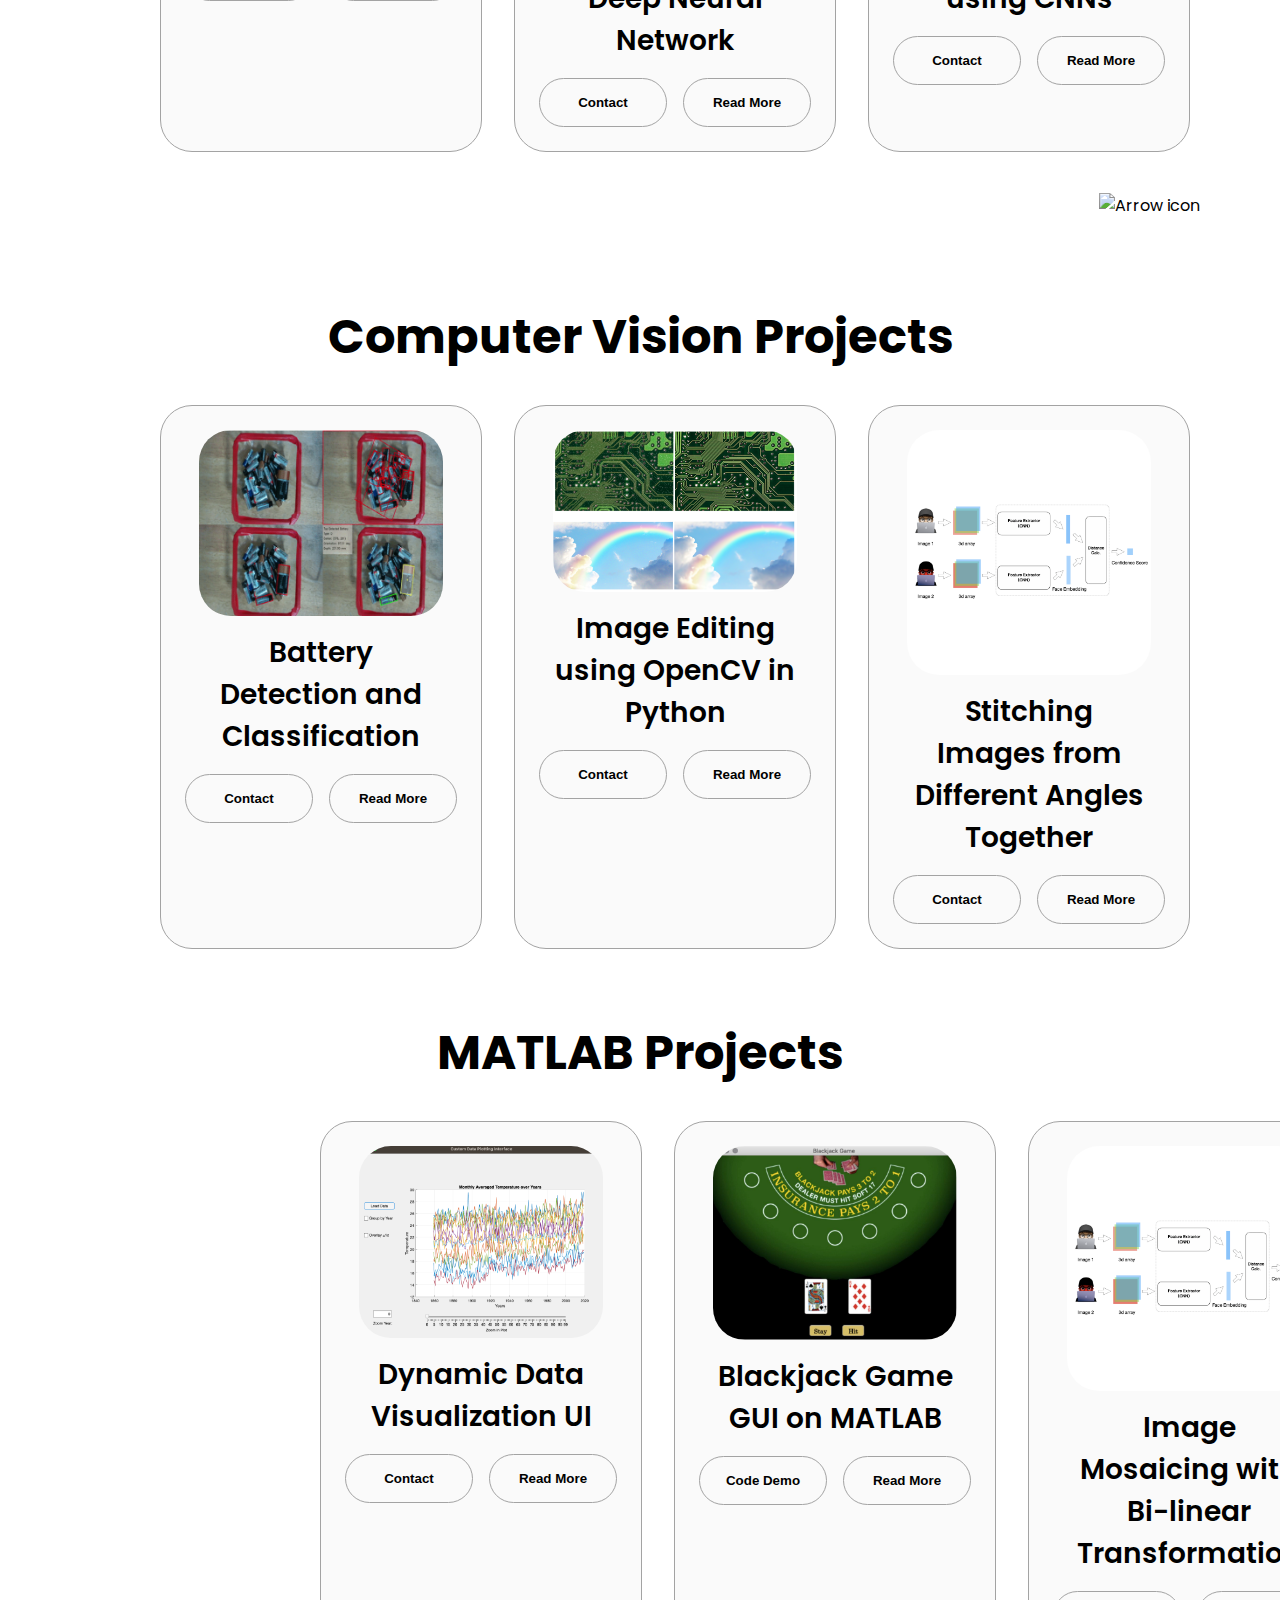
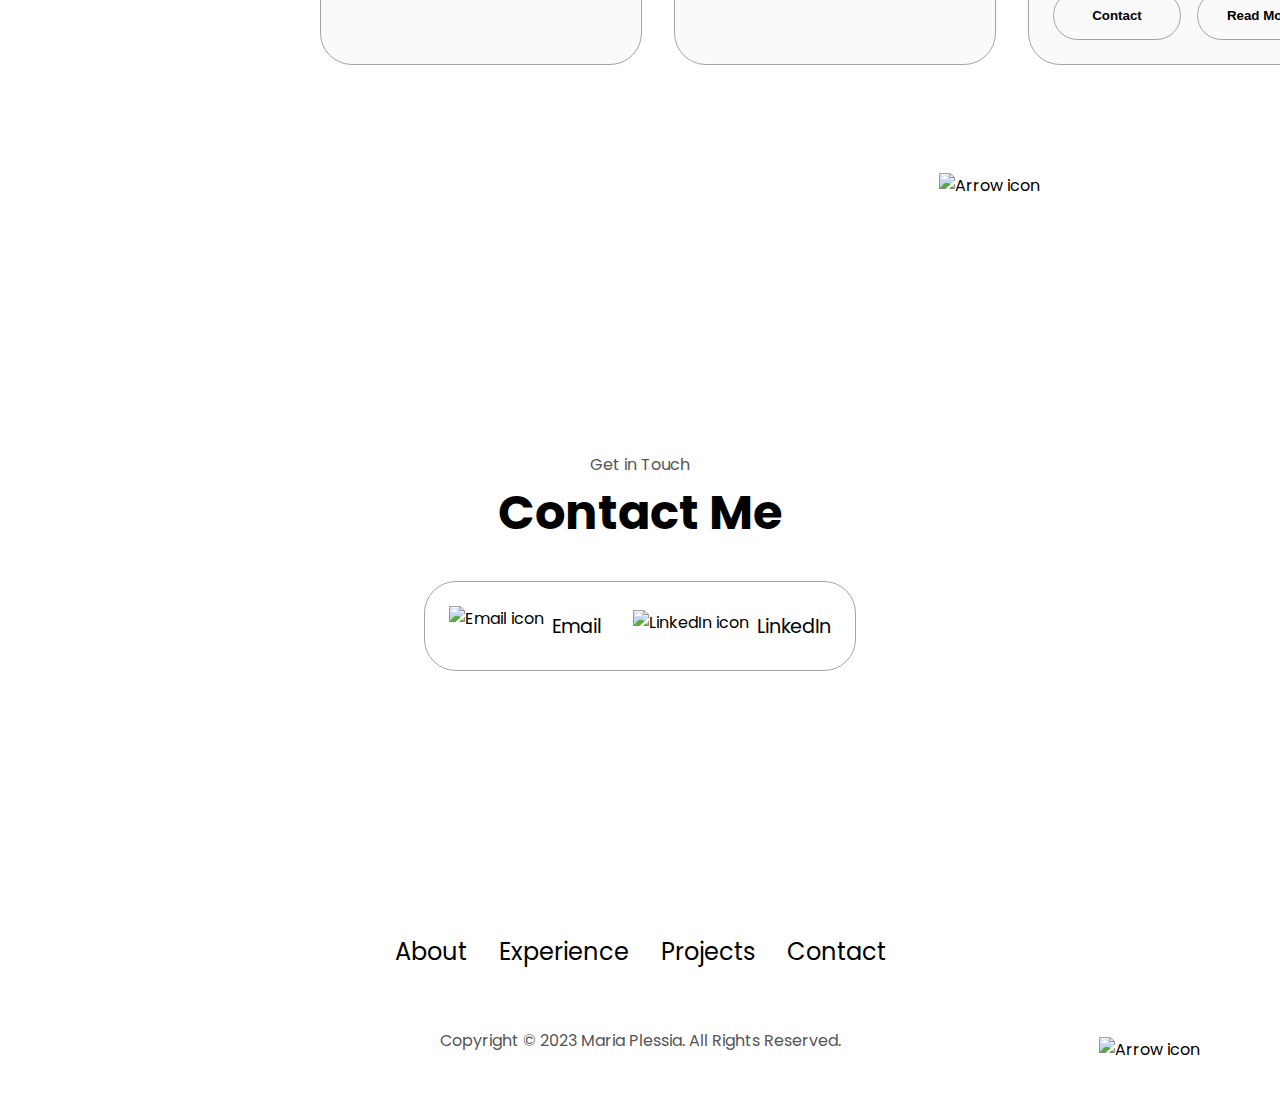
==== commit 644edea9: "Update index.html" ====
--- a/index.html
+++ b/index.html
@@ -262,9 +262,9 @@
             <div class="btn-container">
               <button
                 class="btn btn-color-2 project-btn"
-                onclick="location.href='https://drive.google.com/drive/folders/1F1jj8RRD7jMAawNp9PAbvj0Rvje5wXHo?usp=sharing'"
-              >
-                Code Demo
+                onclick="location.href='./#contact'"
+              >
+                Contact
               </button>
               <button
                 class="btn btn-color-2 project-btn"
@@ -286,9 +286,9 @@
             <div class="btn-container">
               <button
                 class="btn btn-color-2 project-btn"
-                onclick="location.href='https://drive.google.com/drive/folders/1F1jj8RRD7jMAawNp9PAbvj0Rvje5wXHo?usp=sharing'"
-              >
-                Code Demo
+                onclick="location.href='./#contact'"
+              >
+                Contact
               </button>
               <button
                 class="btn btn-color-2 project-btn"
@@ -310,9 +310,9 @@
             <div class="btn-container">
               <button
                 class="btn btn-color-2 project-btn"
-                onclick="location.href='https://drive.google.com/drive/folders/1F1jj8RRD7jMAawNp9PAbvj0Rvje5wXHo?usp=sharing'"
-              >
-                Github
+                onclick="location.href='./#contact'"
+              >
+                Contact
               </button>
               <button
                 class="btn btn-color-2 project-btn"
@@ -375,9 +375,9 @@
             <div class="btn-container">
               <button
                 class="btn btn-color-2 project-btn"
-                onclick="location.href='https://github.com/mariaplessia/ImageImprovement'"
-              >
-                Github
+                onclick="location.href='./#contact'"
+              >
+                Contact
               </button>
               <button
                 class="btn btn-color-2 project-btn"
@@ -400,9 +400,9 @@
             <div class="btn-container">
               <button
                 class="btn btn-color-2 project-btn"
-                onclick="location.href='https://drive.google.com/drive/folders/1F1jj8RRD7jMAawNp9PAbvj0Rvje5wXHo?usp=sharing'"
-              >
-                Github
+                onclick="location.href='./#contact'"
+              >
+                Contact
               </button>
               <button
                 class="btn btn-color-2 project-btn"
@@ -439,9 +439,9 @@
             <div class="btn-container">
               <button
                 class="btn btn-color-2 project-btn"
-                onclick="location.href='https://github.com/mariaplessia/MatlabDataUI'"
-              >
-                Github
+                onclick="location.href='./#contact'"
+              >
+                Contact
               </button>
               <button
                 class="btn btn-color-2 project-btn"
@@ -488,9 +488,9 @@
             <div class="btn-container">
               <button
                 class="btn btn-color-2 project-btn"
-                onclick="location.href='https://drive.google.com/drive/folders/1F1jj8RRD7jMAawNp9PAbvj0Rvje5wXHo?usp=sharing'"
-              >
-                Github
+                onclick="location.href='./#contact'"
+              >
+                Contact
               </button>
               <button
                 class="btn btn-color-2 project-btn"
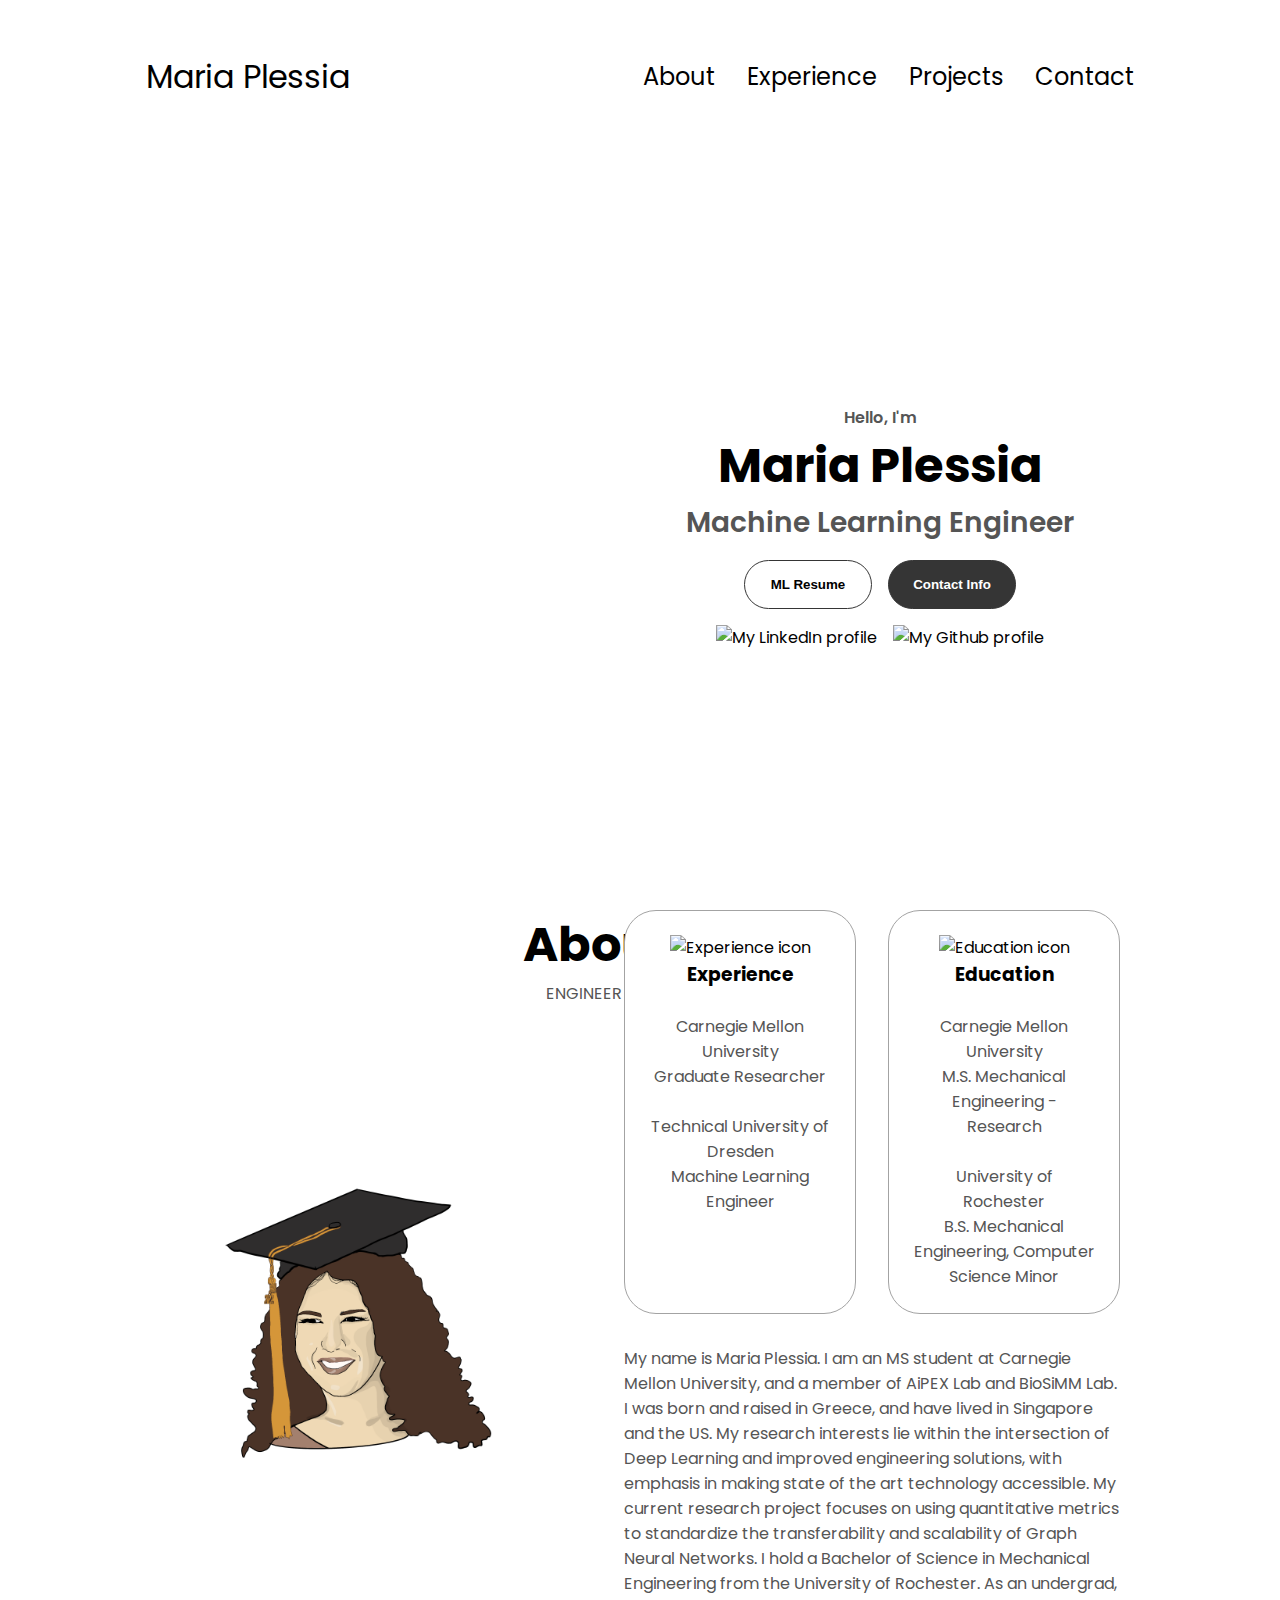
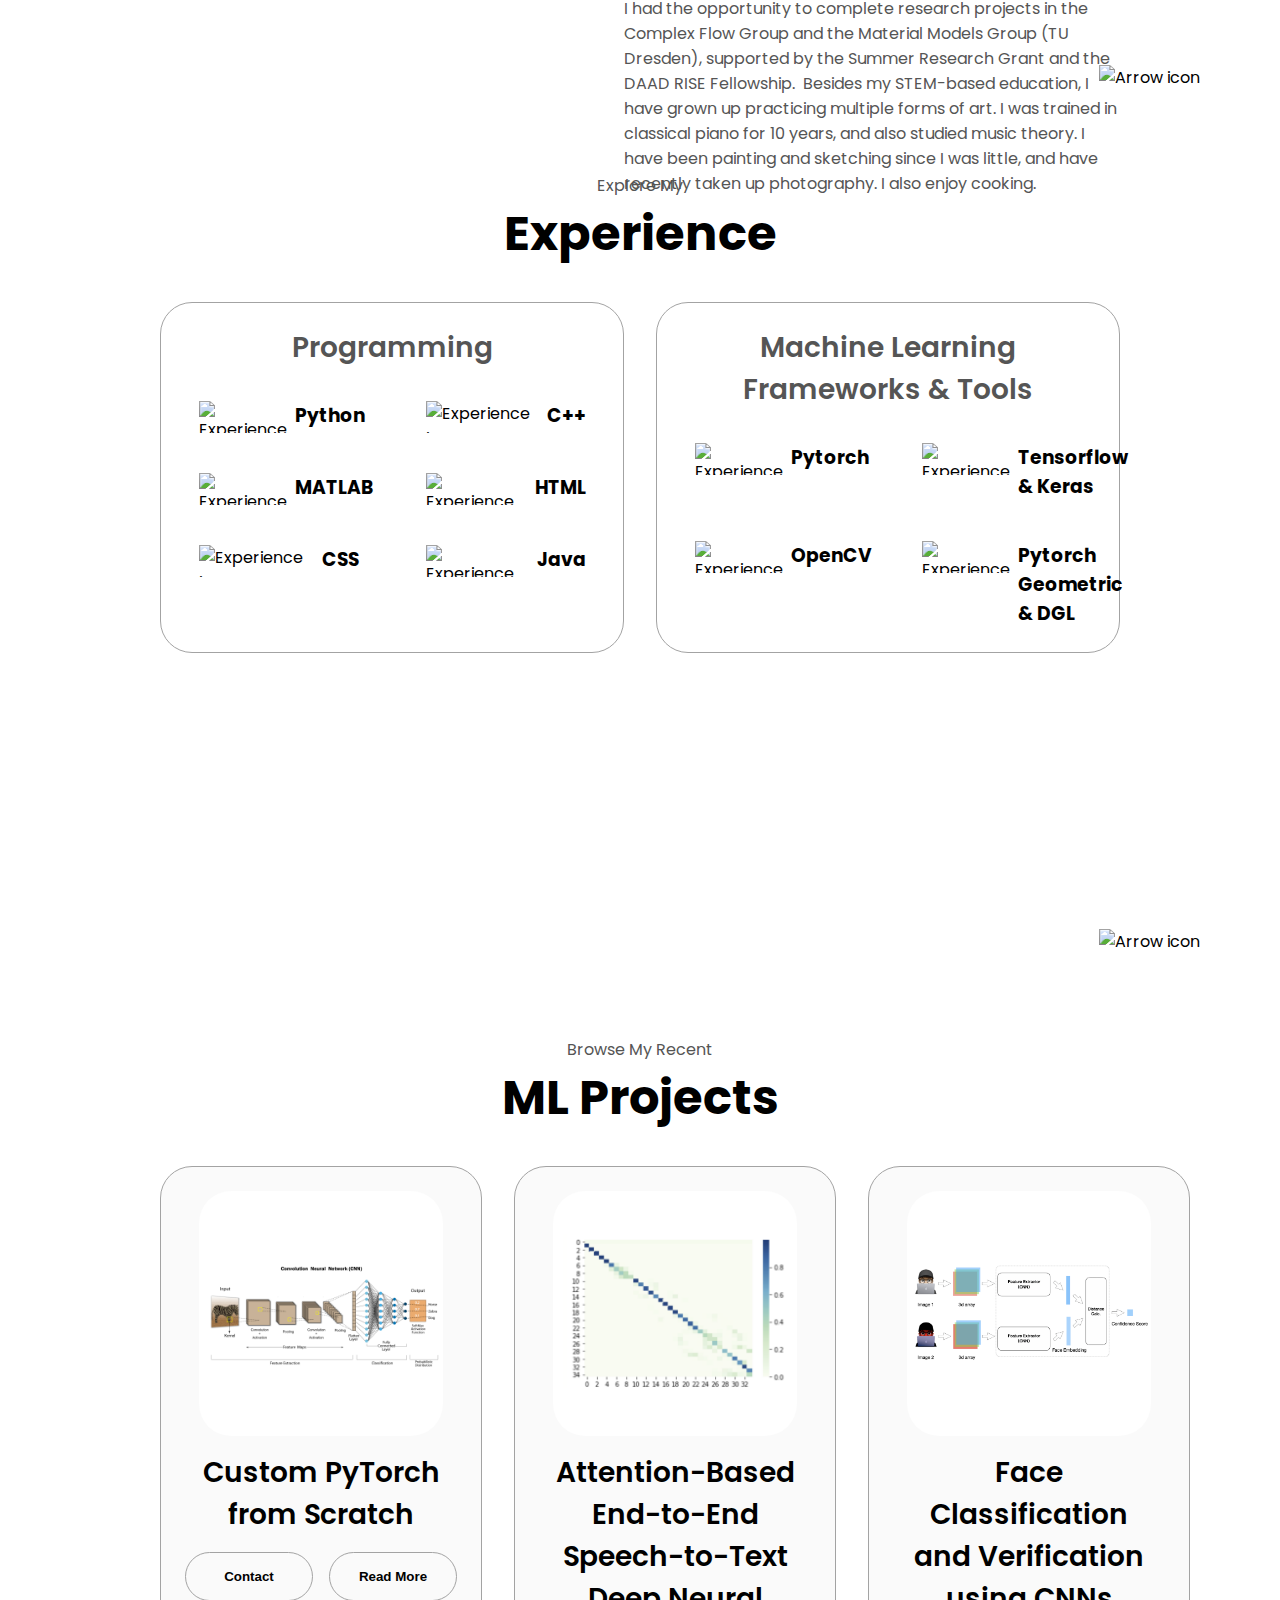
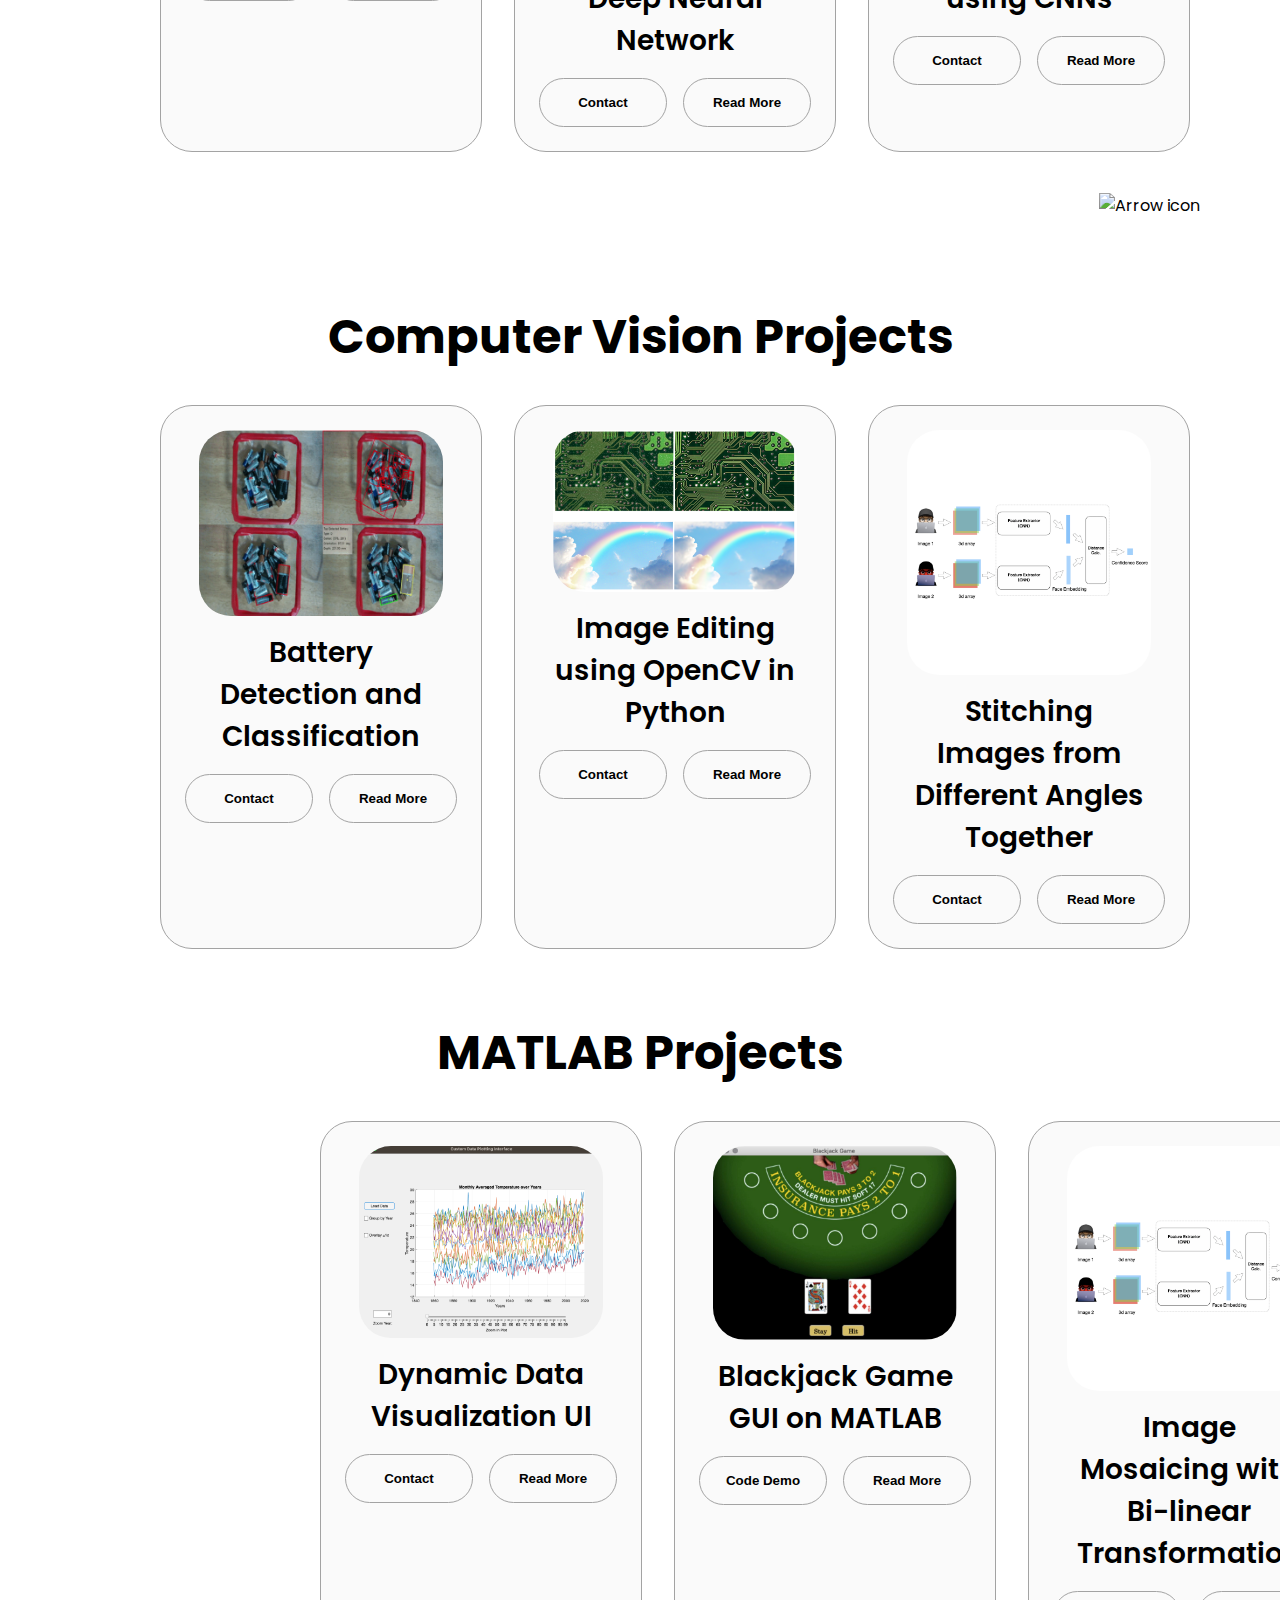
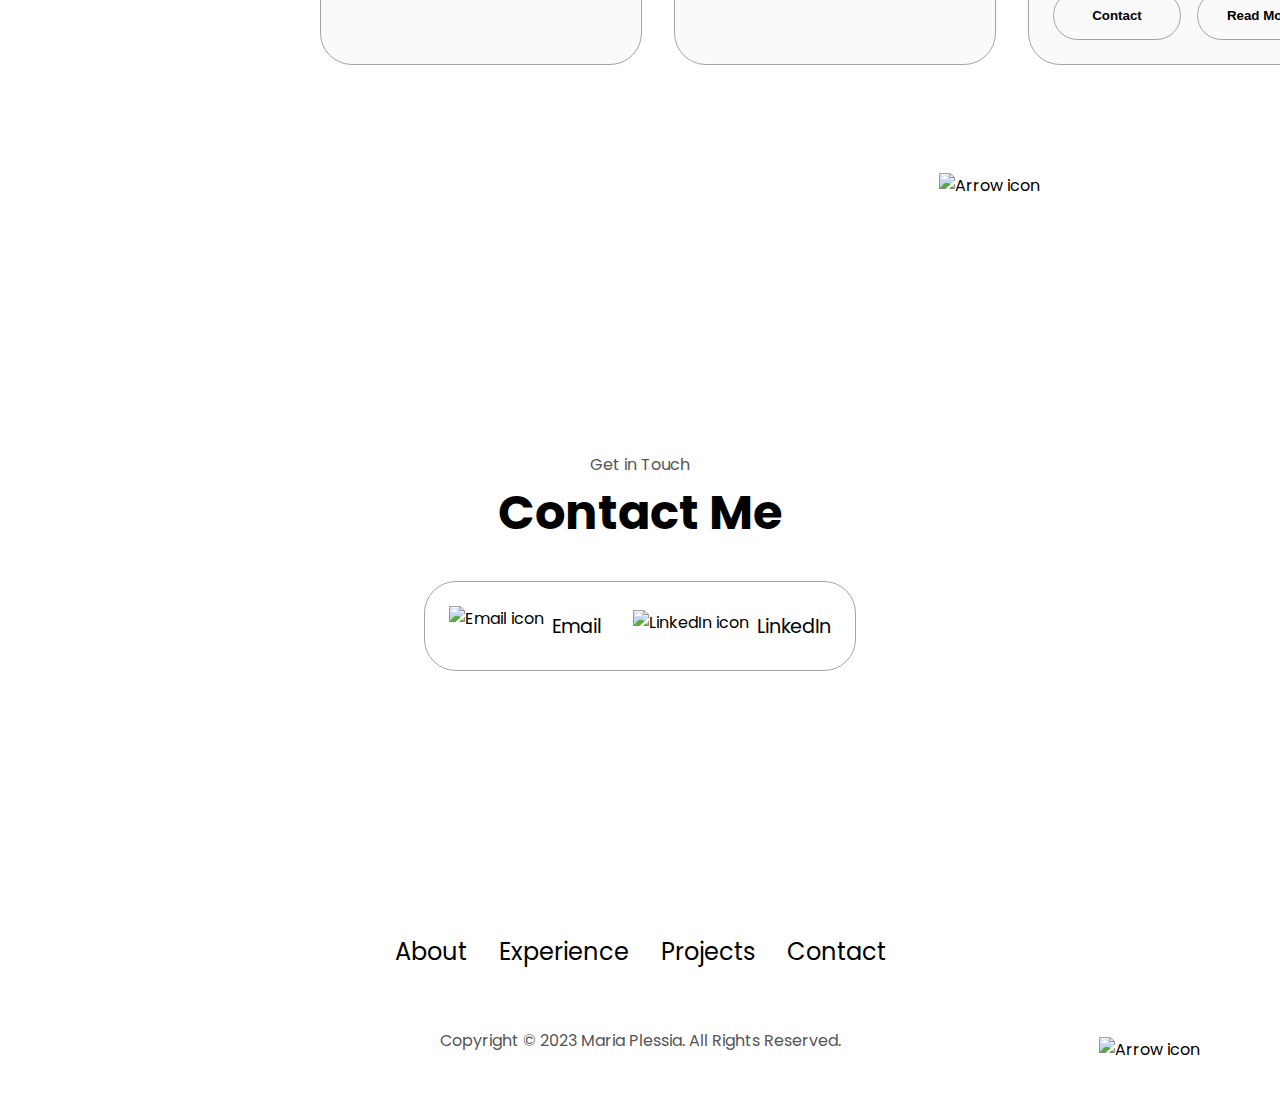
==== commit 876851a4: "Update index.html" ====
--- a/index.html
+++ b/index.html
@@ -38,7 +38,7 @@
     </nav>
     <section id="profile">
       <div class="section__pic-container">
-        <img src="./assets/profile-pic-2.png" alt="Maria Plessia profile picture" />
+<!--         <img src="./assets/profile-pic-2.png" alt="Maria Plessia profile picture" /> -->
       </div>
       <div class="section__text">
         <p class="section__text__p1">Hello, I'm</p>
